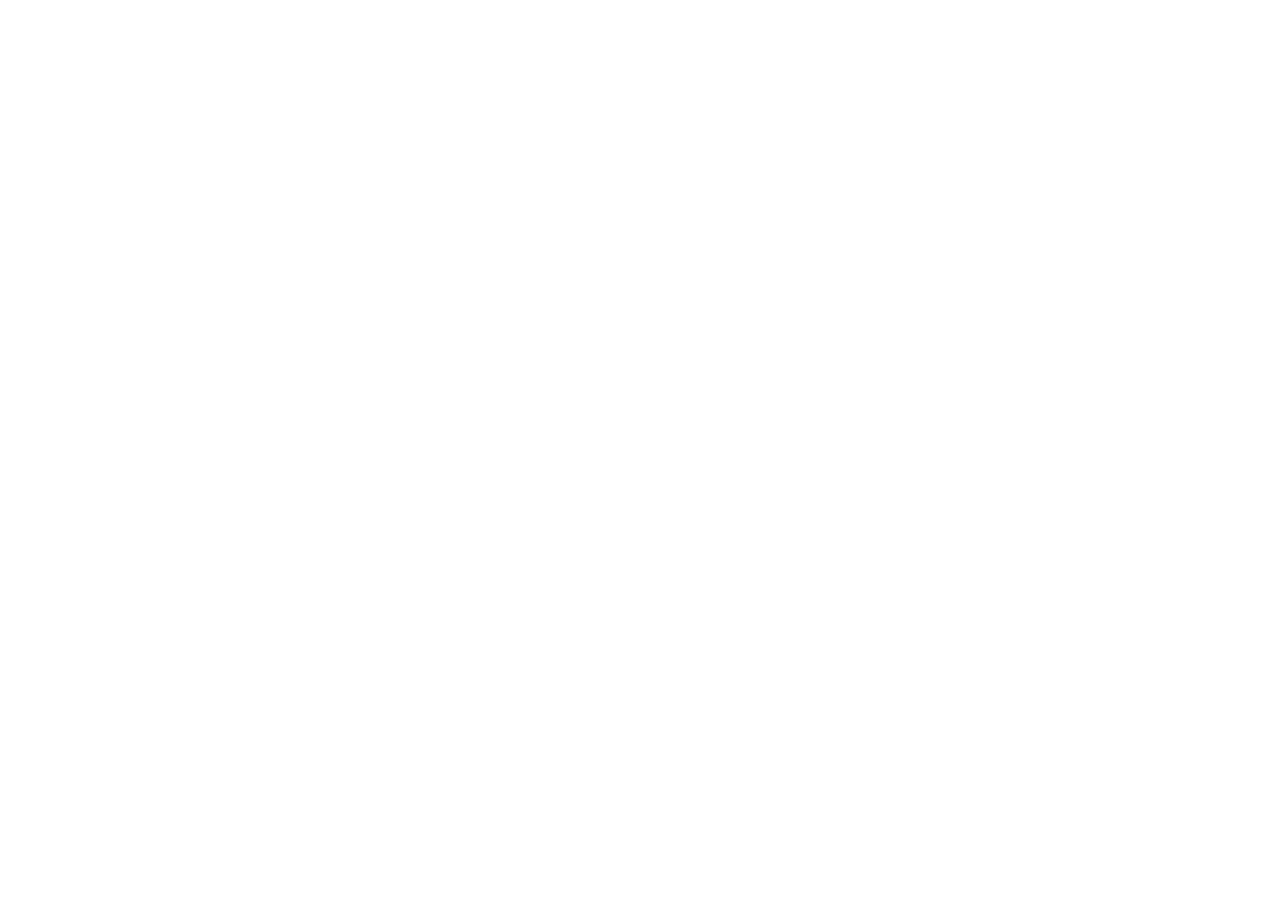
==== page1.html @ c72c65f7 "create github pages" ====
<!DOCTYPE html>
<html  >
<head>
  <!-- Site made with Mobirise Website Builder v4.10.5, https://mobirise.com -->
  <meta charset="UTF-8">
  <meta http-equiv="X-UA-Compatible" content="IE=edge">
  <meta name="generator" content="Mobirise v4.10.5, mobirise.com">
  <meta name="viewport" content="width=device-width, initial-scale=1, minimum-scale=1">
  <link rel="shortcut icon" href="assets/images/logo4.png" type="image/x-icon">
  <meta name="description" content="Web Builder Description">
  
  <title>Buddha</title>
  <link rel="stylesheet" href="assets/tether/tether.min.css">
  <link rel="stylesheet" href="assets/bootstrap/css/bootstrap.min.css">
  <link rel="stylesheet" href="assets/bootstrap/css/bootstrap-grid.min.css">
  <link rel="stylesheet" href="assets/bootstrap/css/bootstrap-reboot.min.css">
  <link rel="stylesheet" href="assets/theme/css/style.css">
  <link rel="stylesheet" href="assets/mobirise/css/mbr-additional.css" type="text/css">
  
  
  
</head>
<body>
  
  <script src="assets/web/assets/jquery/jquery.min.js"></script>
  <script src="assets/popper/popper.min.js"></script>
  <script src="assets/tether/tether.min.js"></script>
  <script src="assets/bootstrap/js/bootstrap.min.js"></script>
  <script src="assets/smoothscroll/smooth-scroll.js"></script>
  <script src="assets/theme/js/script.js"></script>
  
  
</body>
</html>
---- assets/theme/css/style.css ----
/*!
 * Mobirise v4 theme (https://mobirise.com/)
 * Copyright 2017 Mobirise
 */
section {
  background-color: #eeeeee; }

section,
.container,
.container-fluid {
  position: relative;
  word-wrap: break-word; }

a.mbr-iconfont:hover {
  text-decoration: none; }

.article .lead p, .article .lead ul, .article .lead ol, .article .lead pre, .article .lead blockquote {
  margin-bottom: 0; }

a {
  font-style: normal;
  font-weight: 400;
  cursor: pointer; }
  a, a:hover {
    text-decoration: none; }

figure {
  margin-bottom: 0; }

body {
  color: #232323; }

h1, h2, h3, h4, h5, h6,
.h1, .h2, .h3, .h4, .h5, .h6,
.display-1, .display-2, .display-3, .display-4 {
  line-height: 1;
  word-break: break-word;
  word-wrap: break-word; }

b, strong {
  font-weight: bold; }

blockquote {
  padding: 10px 0 10px 20px;
  position: relative;
  border-left: 2px solid;
  border-color: #ff3366; }

input:-webkit-autofill, input:-webkit-autofill:hover, input:-webkit-autofill:focus, input:-webkit-autofill:active {
  transition-delay: 9999s;
  transition-property: background-color, color; }

textarea[type="hidden"] {
  display: none; }

body {
  position: relative; }

section {
  background-position: 50% 50%;
  background-repeat: no-repeat;
  background-size: cover; }
  section .mbr-background-video,
  section .mbr-background-video-preview {
    position: absolute;
    bottom: 0;
    left: 0;
    right: 0;
    top: 0; }

.hidden {
  visibility: hidden; }

.mbr-z-index20 {
  z-index: 20; }

/*! Base colors */
.mbr-white {
  color: #ffffff; }

.mbr-black {
  color: #000000; }

.mbr-bg-white {
  background-color: #ffffff; }

.mbr-bg-black {
  background-color: #000000; }

/*! Text-aligns */
.align-left {
  text-align: left; }

.align-center {
  text-align: center; }

.align-right {
  text-align: right; }

@media (max-width: 767px) {
  .align-left, .align-center, .align-right, .mbr-section-btn, .mbr-section-title {
    text-align: center; } }
/*! Font-weight  */
.mbr-light {
  font-weight: 300; }

.mbr-regular {
  font-weight: 400; }

.mbr-semibold {
  font-weight: 500; }

.mbr-bold {
  font-weight: 700; }

/*! Media  */
.media-size-item {
  -webkit-flex: 1 1 auto;
  -moz-flex: 1 1 auto;
  -ms-flex: 1 1 auto;
  -o-flex: 1 1 auto;
  flex: 1 1 auto; }

.media-content {
  -webkit-flex-basis: 100%;
  flex-basis: 100%; }

.media-container-row {
  display: -ms-flexbox;
  display: -webkit-flex;
  display: flex;
  -webkit-flex-direction: row;
  -ms-flex-direction: row;
  flex-direction: row;
  -webkit-flex-wrap: wrap;
  -ms-flex-wrap: wrap;
  flex-wrap: wrap;
  -webkit-justify-content: center;
  -ms-flex-pack: center;
  justify-content: center;
  -webkit-align-content: center;
  -ms-flex-line-pack: center;
  align-content: center;
  -webkit-align-items: start;
  -ms-flex-align: start;
  align-items: start; }
  .media-container-row .media-size-item {
    width: 400px; }

.media-container-column {
  display: -ms-flexbox;
  display: -webkit-flex;
  display: flex;
  -webkit-flex-direction: column;
  -ms-flex-direction: column;
  flex-direction: column;
  -webkit-flex-wrap: wrap;
  -ms-flex-wrap: wrap;
  flex-wrap: wrap;
  -webkit-justify-content: center;
  -ms-flex-pack: center;
  justify-content: center;
  -webkit-align-content: center;
  -ms-flex-line-pack: center;
  align-content: center;
  -webkit-align-items: stretch;
  -ms-flex-align: stretch;
  align-items: stretch; }
  .media-container-column > * {
    width: 100%; }

@media (min-width: 992px) {
  .media-container-row {
    -webkit-flex-wrap: nowrap;
    -ms-flex-wrap: nowrap;
    flex-wrap: nowrap; } }
figure {
  overflow: hidden; }

figure[mbr-media-size] {
  transition: width 0.1s; }

.mbr-figure img, .mbr-figure iframe {
  display: block;
  width: 100%; }

.card {
  background-color: transparent;
  border: none; }

.card-box {
  width: 100%; }

.card-img {
  text-align: center;
  flex-shrink: 0;
  -webkit-flex-shrink: 0; }

.media {
  max-width: 100%;
  margin: 0 auto; }

.mbr-figure {
  -ms-flex-item-align: center;
  -ms-grid-row-align: center;
  -webkit-align-self: center;
  align-self: center; }

.media-container > div {
  max-width: 100%; }

.mbr-figure img, .card-img img {
  width: 100%; }

@media (max-width: 991px) {
  .media-size-item {
    width: auto !important; }

  .media {
    width: auto; }

  .mbr-figure {
    width: 100% !important; } }
/*! Buttons */
.mbr-section-btn {
  margin-left: -.25rem;
  margin-right: -.25rem;
  font-size: 0; }

nav .mbr-section-btn {
  margin-left: 0rem;
  margin-right: 0rem; }

/*! Btn icon margin */
.btn .mbr-iconfont, .btn.btn-sm .mbr-iconfont {
  cursor: pointer;
  margin-right: 0.5rem; }

.btn.btn-md .mbr-iconfont, .btn.btn-md .mbr-iconfont {
  margin-right: 0.8rem; }

.mbr-regular {
  font-weight: 400; }

.mbr-semibold {
  font-weight: 500; }

.mbr-bold {
  font-weight: 700; }

[type="submit"] {
  -webkit-appearance: none; }

/*! Full-screen */
.mbr-fullscreen .mbr-overlay {
  min-height: 100vh; }

.mbr-fullscreen {
  display: flex;
  display: -webkit-flex;
  display: -moz-flex;
  display: -ms-flex;
  display: -o-flex;
  align-items: center;
  -webkit-align-items: center;
  min-height: 100vh;
  padding-top: 3rem;
  padding-bottom: 3rem; }

/*! Map */
.map {
  height: 25rem;
  position: relative; }
  .map iframe {
    width: 100%;
    height: 100%; }

/* Form */
.form-asterisk {
  font-family: initial;
  position: absolute;
  top: -2px;
  font-weight: normal; }

/*! Scroll to top arrow */
.mbr-arrow-up {
  bottom: 25px;
  right: 90px;
  position: fixed;
  text-align: right;
  z-index: 5000;
  color: #ffffff;
  font-size: 32px;
  transform: rotate(180deg);
  -webkit-transform: rotate(180deg); }

.mbr-arrow-up a {
  background: rgba(0, 0, 0, 0.2);
  border-radius: 3px;
  color: #fff;
  display: inline-block;
  height: 60px;
  width: 60px;
  outline-style: none !important;
  position: relative;
  text-decoration: none;
  transition: all .3s ease-in-out;
  cursor: pointer;
  text-align: center; }
  .mbr-arrow-up a:hover {
    background-color: rgba(0, 0, 0, 0.4); }
  .mbr-arrow-up a i {
    line-height: 60px; }

.mbr-arrow-up-icon {
  display: block;
  color: #fff; }

.mbr-arrow-up-icon::before {
  content: "\203a";
  display: inline-block;
  font-family: serif;
  font-size: 32px;
  line-height: 1;
  font-style: normal;
  position: relative;
  top: 6px;
  left: -4px;
  -webkit-transform: rotate(-90deg);
  transform: rotate(-90deg); }

/*! Arrow Down */
.mbr-arrow {
  position: absolute;
  bottom: 45px;
  left: 50%;
  width: 60px;
  height: 60px;
  cursor: pointer;
  background-color: rgba(80, 80, 80, 0.5);
  border-radius: 50%;
  -webkit-transform: translateX(-50%);
  transform: translateX(-50%); }
  .mbr-arrow > a {
    display: inline-block;
    text-decoration: none;
    outline-style: none;
    -webkit-animation: arrowdown 1.7s ease-in-out infinite;
    animation: arrowdown 1.7s ease-in-out infinite; }
    .mbr-arrow > a > i {
      position: absolute;
      top: -2px;
      left: 15px;
      font-size: 2rem; }

@keyframes arrowdown {
  0% {
    transform: translateY(0px);
    -webkit-transform: translateY(0px); }
  50% {
    transform: translateY(-5px);
    -webkit-transform: translateY(-5px); }
  100% {
    transform: translateY(0px);
    -webkit-transform: translateY(0px); } }
@-webkit-keyframes arrowdown {
  0% {
    transform: translateY(0px);
    -webkit-transform: translateY(0px); }
  50% {
    transform: translateY(-5px);
    -webkit-transform: translateY(-5px); }
  100% {
    transform: translateY(0px);
    -webkit-transform: translateY(0px); } }
@media (max-width: 500px) {
  .mbr-arrow-up {
    left: 50%;
    right: auto;
    transform: translateX(-50%) rotate(180deg);
    -webkit-transform: translateX(-50%) rotate(180deg); } }
/*Gradients animation*/
@keyframes gradient-animation {
  from {
    background-position: 0% 100%;
    animation-timing-function: ease-in-out; }
  to {
    background-position: 100% 0%;
    animation-timing-function: ease-in-out; } }
@-webkit-keyframes gradient-animation {
  from {
    background-position: 0% 100%;
    animation-timing-function: ease-in-out; }
  to {
    background-position: 100% 0%;
    animation-timing-function: ease-in-out; } }
.bg-gradient {
  background-size: 200% 200%;
  animation: gradient-animation 5s infinite alternate;
  -webkit-animation: gradient-animation 5s infinite alternate; }

.menu .navbar-brand {
  display: -webkit-flex; }
  .menu .navbar-brand span {
    display: flex;
    display: -webkit-flex; }
  .menu .navbar-brand .navbar-caption-wrap {
    display: -webkit-flex; }
  .menu .navbar-brand .navbar-logo img {
    display: -webkit-flex; }
@media (min-width: 768px) and (max-width: 991px) {
  .menu .navbar-toggleable-sm .navbar-nav {
    display: -webkit-box;
    display: -webkit-flex;
    display: -ms-flexbox; } }
@media (max-width: 991px) {
  .menu .navbar-collapse {
    max-height: 93.5vh; }
    .menu .navbar-collapse.show {
      overflow: auto; } }
@media (min-width: 992px) {
  .menu .navbar-nav.nav-dropdown {
    display: -webkit-flex; }
  .menu .navbar-toggleable-sm .navbar-collapse {
    display: -webkit-flex !important; } }
@media (max-width: 767px) {
  .menu .navbar-collapse {
    max-height: 80vh; } }

.navbar {
  display: -webkit-flex;
  -webkit-flex-wrap: wrap;
  -webkit-align-items: center;
  -webkit-justify-content: space-between; }

.navbar-collapse {
  -webkit-flex-basis: 100%;
  -webkit-flex-grow: 1;
  -webkit-align-items: center; }

.nav-dropdown .link {
  padding: .667em 1.667em !important;
  margin: 0 !important; }

.nav {
  display: -webkit-flex;
  -webkit-flex-wrap: wrap; }

.row {
  display: -webkit-flex;
  -webkit-flex-wrap: wrap; }

.justify-content-center {
  -webkit-justify-content: center; }

.form-inline {
  display: -webkit-flex;
  -webkit-flex-flow: row wrap;
  -webkit-align-items: center; }

.card-wrapper {
  -webkit-flex: 1; }

.carousel-control {
  z-index: 10;
  display: -webkit-flex;
  -webkit-align-items: center;
  -webkit-justify-content: center; }

.carousel-controls {
  display: -webkit-flex; }

.media {
  display: -webkit-flex; }

.form-group:focus {
  outline: none; }

.jq-selectbox__select {
  padding: 1.07em .5em;
  position: absolute;
  top: 0;
  left: 0;
  width: 100%; }

.jq-selectbox__dropdown {
  position: absolute;
  top: 100% !important;
  left: 0 !important;
  width: 100% !important; }

.jq-selectbox__trigger-arrow {
  transform: translateY(-50%); }

.jq-selectbox li {
  padding: 1.07em .5em; }

input[type="range"] {
  padding-left: 0 !important;
  padding-right: 0 !important; }

.modal-dialog, .modal-content {
  height: 100%; }

.modal-dialog .carousel-inner {
  height: 100%;
  height: -webkit-fill-available;
  height: fill-available; }

.carousel-item {
  text-align: center; }

.carousel-item img {
  margin: auto; }

/*# sourceMappingURL=style.css.map */
.engine {
	position: absolute;
	text-indent: -2400px;
	text-align: center;
	padding: 0;
	top: 0;
	left: -2400px;
}
---- assets/mobirise/css/mbr-additional.css ----
@import url(https://fonts.googleapis.com/css?family=Rubik:300,300i,400,400i,500,500i,700,700i,900,900i);





body {
  font-style: normal;
  line-height: 1.5;
}
.mbr-section-title {
  font-style: normal;
  line-height: 1.2;
}
.mbr-section-subtitle {
  line-height: 1.3;
}
.mbr-text {
  font-style: normal;
  line-height: 1.6;
}
.display-1 {
  font-family: 'Rubik', sans-serif;
  font-size: 4.25rem;
}
.display-1 > .mbr-iconfont {
  font-size: 6.8rem;
}
.display-2 {
  font-family: 'Rubik', sans-serif;
  font-size: 3rem;
}
.display-2 > .mbr-iconfont {
  font-size: 4.8rem;
}
.display-4 {
  font-family: 'Rubik', sans-serif;
  font-size: 1rem;
}
.display-4 > .mbr-iconfont {
  font-size: 1.6rem;
}
.display-5 {
  font-family: 'Rubik', sans-serif;
  font-size: 1.5rem;
}
.display-5 > .mbr-iconfont {
  font-size: 2.4rem;
}
.display-7 {
  font-family: 'Rubik', sans-serif;
  font-size: 1rem;
}
.display-7 > .mbr-iconfont {
  font-size: 1.6rem;
}
/* ---- Fluid typography for mobile devices ---- */
/* 1.4 - font scale ratio ( bootstrap == 1.42857 ) */
/* 100vw - current viewport width */
/* (48 - 20)  48 == 48rem == 768px, 20 == 20rem == 320px(minimal supported viewport) */
/* 0.65 - min scale variable, may vary */
@media (max-width: 768px) {
  .display-1 {
    font-size: 3.4rem;
    font-size: calc( 2.1374999999999997rem + (4.25 - 2.1374999999999997) * ((100vw - 20rem) / (48 - 20)));
    line-height: calc( 1.4 * (2.1374999999999997rem + (4.25 - 2.1374999999999997) * ((100vw - 20rem) / (48 - 20))));
  }
  .display-2 {
    font-size: 2.4rem;
    font-size: calc( 1.7rem + (3 - 1.7) * ((100vw - 20rem) / (48 - 20)));
    line-height: calc( 1.4 * (1.7rem + (3 - 1.7) * ((100vw - 20rem) / (48 - 20))));
  }
  .display-4 {
    font-size: 0.8rem;
    font-size: calc( 1rem + (1 - 1) * ((100vw - 20rem) / (48 - 20)));
    line-height: calc( 1.4 * (1rem + (1 - 1) * ((100vw - 20rem) / (48 - 20))));
  }
  .display-5 {
    font-size: 1.2rem;
    font-size: calc( 1.175rem + (1.5 - 1.175) * ((100vw - 20rem) / (48 - 20)));
    line-height: calc( 1.4 * (1.175rem + (1.5 - 1.175) * ((100vw - 20rem) / (48 - 20))));
  }
}
/* Buttons */
.btn {
  font-weight: 500;
  border-width: 2px;
  font-style: normal;
  letter-spacing: 1px;
  margin: .4rem .8rem;
  white-space: normal;
  -webkit-transition: all 0.3s ease-in-out;
  -moz-transition: all 0.3s ease-in-out;
  transition: all 0.3s ease-in-out;
  display: inline-flex;
  align-items: center;
  justify-content: center;
  word-break: break-word;
  -webkit-align-items: center;
  -webkit-justify-content: center;
  display: -webkit-inline-flex;
  padding: 1rem 3rem;
  border-radius: 3px;
}
.btn-sm {
  font-weight: 500;
  letter-spacing: 1px;
  -webkit-transition: all 0.3s ease-in-out;
  -moz-transition: all 0.3s ease-in-out;
  transition: all 0.3s ease-in-out;
  padding: 0.6rem 1.5rem;
  border-radius: 3px;
}
.btn-md {
  font-weight: 500;
  letter-spacing: 1px;
  margin: .4rem .8rem !important;
  -webkit-transition: all 0.3s ease-in-out;
  -moz-transition: all 0.3s ease-in-out;
  transition: all 0.3s ease-in-out;
  padding: 1rem 3rem;
  border-radius: 3px;
}
.btn-lg {
  font-weight: 500;
  letter-spacing: 1px;
  margin: .4rem .8rem !important;
  -webkit-transition: all 0.3s ease-in-out;
  -moz-transition: all 0.3s ease-in-out;
  transition: all 0.3s ease-in-out;
  padding: 1.2rem 3.2rem;
  border-radius: 3px;
}
.bg-primary {
  background-color: #149dcc !important;
}
.bg-success {
  background-color: #f7ed4a !important;
}
.bg-info {
  background-color: #82786e !important;
}
.bg-warning {
  background-color: #879a9f !important;
}
.bg-danger {
  background-color: #b1a374 !important;
}
.btn-primary,
.btn-primary:active {
  background-color: #149dcc !important;
  border-color: #149dcc !important;
  color: #ffffff !important;
}
.btn-primary:hover,
.btn-primary:focus,
.btn-primary.focus,
.btn-primary.active {
  color: #ffffff !important;
  background-color: #0d6786 !important;
  border-color: #0d6786 !important;
}
.btn-primary.disabled,
.btn-primary:disabled {
  color: #ffffff !important;
  background-color: #0d6786 !important;
  border-color: #0d6786 !important;
}
.btn-secondary,
.btn-secondary:active {
  background-color: #ff3366 !important;
  border-color: #ff3366 !important;
  color: #ffffff !important;
}
.btn-secondary:hover,
.btn-secondary:focus,
.btn-secondary.focus,
.btn-secondary.active {
  color: #ffffff !important;
  background-color: #e50039 !important;
  border-color: #e50039 !important;
}
.btn-secondary.disabled,
.btn-secondary:disabled {
  color: #ffffff !important;
  background-color: #e50039 !important;
  border-color: #e50039 !important;
}
.btn-info,
.btn-info:active {
  background-color: #82786e !important;
  border-color: #82786e !important;
  color: #ffffff !important;
}
.btn-info:hover,
.btn-info:focus,
.btn-info.focus,
.btn-info.active {
  color: #ffffff !important;
  background-color: #59524b !important;
  border-color: #59524b !important;
}
.btn-info.disabled,
.btn-info:disabled {
  color: #ffffff !important;
  background-color: #59524b !important;
  border-color: #59524b !important;
}
.btn-success,
.btn-success:active {
  background-color: #f7ed4a !important;
  border-color: #f7ed4a !important;
  color: #3f3c03 !important;
}
.btn-success:hover,
.btn-success:focus,
.btn-success.focus,
.btn-success.active {
  color: #3f3c03 !important;
  background-color: #eadd0a !important;
  border-color: #eadd0a !important;
}
.btn-success.disabled,
.btn-success:disabled {
  color: #3f3c03 !important;
  background-color: #eadd0a !important;
  border-color: #eadd0a !important;
}
.btn-warning,
.btn-warning:active {
  background-color: #879a9f !important;
  border-color: #879a9f !important;
  color: #ffffff !important;
}
.btn-warning:hover,
.btn-warning:focus,
.btn-warning.focus,
.btn-warning.active {
  color: #ffffff !important;
  background-color: #617479 !important;
  border-color: #617479 !important;
}
.btn-warning.disabled,
.btn-warning:disabled {
  color: #ffffff !important;
  background-color: #617479 !important;
  border-color: #617479 !important;
}
.btn-danger,
.btn-danger:active {
  background-color: #b1a374 !important;
  border-color: #b1a374 !important;
  color: #ffffff !important;
}
.btn-danger:hover,
.btn-danger:focus,
.btn-danger.focus,
.btn-danger.active {
  color: #ffffff !important;
  background-color: #8b7d4e !important;
  border-color: #8b7d4e !important;
}
.btn-danger.disabled,
.btn-danger:disabled {
  color: #ffffff !important;
  background-color: #8b7d4e !important;
  border-color: #8b7d4e !important;
}
.btn-white {
  color: #333333 !important;
}
.btn-white,
.btn-white:active {
  background-color: #ffffff !important;
  border-color: #ffffff !important;
  color: #808080 !important;
}
.btn-white:hover,
.btn-white:focus,
.btn-white.focus,
.btn-white.active {
  color: #808080 !important;
  background-color: #d9d9d9 !important;
  border-color: #d9d9d9 !important;
}
.btn-white.disabled,
.btn-white:disabled {
  color: #808080 !important;
  background-color: #d9d9d9 !important;
  border-color: #d9d9d9 !important;
}
.btn-black,
.btn-black:active {
  background-color: #333333 !important;
  border-color: #333333 !important;
  color: #ffffff !important;
}
.btn-black:hover,
.btn-black:focus,
.btn-black.focus,
.btn-black.active {
  color: #ffffff !important;
  background-color: #0d0d0d !important;
  border-color: #0d0d0d !important;
}
.btn-black.disabled,
.btn-black:disabled {
  color: #ffffff !important;
  background-color: #0d0d0d !important;
  border-color: #0d0d0d !important;
}
.btn-primary-outline,
.btn-primary-outline:active {
  background: none;
  border-color: #0b566f;
  color: #0b566f;
}
.btn-primary-outline:hover,
.btn-primary-outline:focus,
.btn-primary-outline.focus,
.btn-primary-outline.active {
  color: #ffffff;
  background-color: #149dcc;
  border-color: #149dcc;
}
.btn-primary-outline.disabled,
.btn-primary-outline:disabled {
  color: #ffffff !important;
  background-color: #149dcc !important;
  border-color: #149dcc !important;
}
.btn-secondary-outline,
.btn-secondary-outline:active {
  background: none;
  border-color: #cc0033;
  color: #cc0033;
}
.btn-secondary-outline:hover,
.btn-secondary-outline:focus,
.btn-secondary-outline.focus,
.btn-secondary-outline.active {
  color: #ffffff;
  background-color: #ff3366;
  border-color: #ff3366;
}
.btn-secondary-outline.disabled,
.btn-secondary-outline:disabled {
  color: #ffffff !important;
  background-color: #ff3366 !important;
  border-color: #ff3366 !important;
}
.btn-info-outline,
.btn-info-outline:active {
  background: none;
  border-color: #4b453f;
  color: #4b453f;
}
.btn-info-outline:hover,
.btn-info-outline:focus,
.btn-info-outline.focus,
.btn-info-outline.active {
  color: #ffffff;
  background-color: #82786e;
  border-color: #82786e;
}
.btn-info-outline.disabled,
.btn-info-outline:disabled {
  color: #ffffff !important;
  background-color: #82786e !important;
  border-color: #82786e !important;
}
.btn-success-outline,
.btn-success-outline:active {
  background: none;
  border-color: #d2c609;
  color: #d2c609;
}
.btn-success-outline:hover,
.btn-success-outline:focus,
.btn-success-outline.focus,
.btn-success-outline.active {
  color: #3f3c03;
  background-color: #f7ed4a;
  border-color: #f7ed4a;
}
.btn-success-outline.disabled,
.btn-success-outline:disabled {
  color: #3f3c03 !important;
  background-color: #f7ed4a !important;
  border-color: #f7ed4a !important;
}
.btn-warning-outline,
.btn-warning-outline:active {
  background: none;
  border-color: #55666b;
  color: #55666b;
}
.btn-warning-outline:hover,
.btn-warning-outline:focus,
.btn-warning-outline.focus,
.btn-warning-outline.active {
  color: #ffffff;
  background-color: #879a9f;
  border-color: #879a9f;
}
.btn-warning-outline.disabled,
.btn-warning-outline:disabled {
  color: #ffffff !important;
  background-color: #879a9f !important;
  border-color: #879a9f !important;
}
.btn-danger-outline,
.btn-danger-outline:active {
  background: none;
  border-color: #7a6e45;
  color: #7a6e45;
}
.btn-danger-outline:hover,
.btn-danger-outline:focus,
.btn-danger-outline.focus,
.btn-danger-outline.active {
  color: #ffffff;
  background-color: #b1a374;
  border-color: #b1a374;
}
.btn-danger-outline.disabled,
.btn-danger-outline:disabled {
  color: #ffffff !important;
  background-color: #b1a374 !important;
  border-color: #b1a374 !important;
}
.btn-black-outline,
.btn-black-outline:active {
  background: none;
  border-color: #000000;
  color: #000000;
}
.btn-black-outline:hover,
.btn-black-outline:focus,
.btn-black-outline.focus,
.btn-black-outline.active {
  color: #ffffff;
  background-color: #333333;
  border-color: #333333;
}
.btn-black-outline.disabled,
.btn-black-outline:disabled {
  color: #ffffff !important;
  background-color: #333333 !important;
  border-color: #333333 !important;
}
.btn-white-outline,
.btn-white-outline:active,
.btn-white-outline.active {
  background: none;
  border-color: #ffffff;
  color: #ffffff;
}
.btn-white-outline:hover,
.btn-white-outline:focus,
.btn-white-outline.focus {
  color: #333333;
  background-color: #ffffff;
  border-color: #ffffff;
}
.text-primary {
  color: #149dcc !important;
}
.text-secondary {
  color: #ff3366 !important;
}
.text-success {
  color: #f7ed4a !important;
}
.text-info {
  color: #82786e !important;
}
.text-warning {
  color: #879a9f !important;
}
.text-danger {
  color: #b1a374 !important;
}
.text-white {
  color: #ffffff !important;
}
.text-black {
  color: #000000 !important;
}
a.text-primary:hover,
a.text-primary:focus {
  color: #0b566f !important;
}
a.text-secondary:hover,
a.text-secondary:focus {
  color: #cc0033 !important;
}
a.text-success:hover,
a.text-success:focus {
  color: #d2c609 !important;
}
a.text-info:hover,
a.text-info:focus {
  color: #4b453f !important;
}
a.text-warning:hover,
a.text-warning:focus {
  color: #55666b !important;
}
a.text-danger:hover,
a.text-danger:focus {
  color: #7a6e45 !important;
}
a.text-white:hover,
a.text-white:focus {
  color: #b3b3b3 !important;
}
a.text-black:hover,
a.text-black:focus {
  color: #4d4d4d !important;
}
.alert-success {
  background-color: #70c770;
}
.alert-info {
  background-color: #82786e;
}
.alert-warning {
  background-color: #879a9f;
}
.alert-danger {
  background-color: #b1a374;
}
.mbr-section-btn a.btn:not(.btn-form) {
  border-radius: 100px;
}
.mbr-section-btn a.btn:not(.btn-form):hover,
.mbr-section-btn a.btn:not(.btn-form):focus {
  box-shadow: none !important;
}
.mbr-section-btn a.btn:not(.btn-form):hover,
.mbr-section-btn a.btn:not(.btn-form):focus {
  box-shadow: 0 10px 40px 0 rgba(0, 0, 0, 0.2) !important;
  -webkit-box-shadow: 0 10px 40px 0 rgba(0, 0, 0, 0.2) !important;
}
.mbr-gallery-filter li a {
  border-radius: 100px !important;
}
.mbr-gallery-filter li.active .btn {
  background-color: #149dcc;
  border-color: #149dcc;
  color: #ffffff;
}
.mbr-gallery-filter li.active .btn:focus {
  box-shadow: none;
}
.nav-tabs .nav-link {
  border-radius: 100px !important;
}
.btn-form {
  border-radius: 0;
}
.btn-form:hover {
  cursor: pointer;
}
a,
a:hover {
  color: #149dcc;
}
.mbr-plan-header.bg-primary .mbr-plan-subtitle,
.mbr-plan-header.bg-primary .mbr-plan-price-desc {
  color: #b4e6f8;
}
.mbr-plan-header.bg-success .mbr-plan-subtitle,
.mbr-plan-header.bg-success .mbr-plan-price-desc {
  color: #ffffff;
}
.mbr-plan-header.bg-info .mbr-plan-subtitle,
.mbr-plan-header.bg-info .mbr-plan-price-desc {
  color: #beb8b2;
}
.mbr-plan-header.bg-warning .mbr-plan-subtitle,
.mbr-plan-header.bg-warning .mbr-plan-price-desc {
  color: #ced6d8;
}
.mbr-plan-header.bg-danger .mbr-plan-subtitle,
.mbr-plan-header.bg-danger .mbr-plan-price-desc {
  color: #dfd9c6;
}
/* Scroll to top button*/
.scrollToTop_wraper {
  display: none;
}
#scrollToTop a i:before {
  content: '';
  position: absolute;
  height: 40%;
  top: 25%;
  background: #fff;
  width: 2px;
  left: calc(50% - 1px);
}
#scrollToTop a i:after {
  content: '';
  position: absolute;
  display: block;
  border-top: 2px solid #fff;
  border-right: 2px solid #fff;
  width: 40%;
  height: 40%;
  left: 30%;
  bottom: 30%;
  transform: rotate(135deg);
  -webkit-transform: rotate(135deg);
}
/* Others*/
.note-check a[data-value=Rubik] {
  font-style: normal;
}
.mbr-arrow a {
  color: #ffffff;
}
@media (max-width: 767px) {
  .mbr-arrow {
    display: none;
  }
}
.form-control-label {
  position: relative;
  cursor: pointer;
  margin-bottom: .357em;
  padding: 0;
}
.alert {
  color: #ffffff;
  border-radius: 0;
  border: 0;
  font-size: .875rem;
  line-height: 1.5;
  margin-bottom: 1.875rem;
  padding: 1.25rem;
  position: relative;
}
.alert.alert-form::after {
  background-color: inherit;
  bottom: -7px;
  content: "";
  display: block;
  height: 14px;
  left: 50%;
  margin-left: -7px;
  position: absolute;
  transform: rotate(45deg);
  width: 14px;
  -webkit-transform: rotate(45deg);
}
.form-control {
  background-color: #f5f5f5;
  box-shadow: none;
  color: #565656;
  font-family: 'Rubik', sans-serif;
  font-size: 1rem;
  line-height: 1.43;
  min-height: 3.5em;
  padding: 1.07em .5em;
}
.form-control > .mbr-iconfont {
  font-size: 1.6rem;
}
.form-control,
.form-control:focus {
  border: 1px solid #e8e8e8;
}
.form-active .form-control:invalid {
  border-color: red;
}
.mbr-overlay {
  background-color: #000;
  bottom: 0;
  left: 0;
  opacity: .5;
  position: absolute;
  right: 0;
  top: 0;
  z-index: 0;
  pointer-events: none;
}
blockquote {
  font-style: italic;
  padding: 10px 0 10px 20px;
  font-size: 1.09rem;
  position: relative;
  border-color: #149dcc;
  border-width: 3px;
}
ul,
ol,
pre,
blockquote {
  margin-bottom: 2.3125rem;
}
pre {
  background: #f4f4f4;
  padding: 10px 24px;
  white-space: pre-wrap;
}
.inactive {
  -webkit-user-select: none;
  -moz-user-select: none;
  -ms-user-select: none;
  user-select: none;
  pointer-events: none;
  -webkit-user-drag: none;
  user-drag: none;
}
.mbr-section__comments .row {
  justify-content: center;
  -webkit-justify-content: center;
}
/* Forms */
.mbr-form .btn {
  margin: .4rem 0;
}
.mbr-form .input-group-btn a.btn {
  border-radius: 100px !important;
}
.mbr-form .input-group-btn a.btn:hover {
  box-shadow: 0 10px 40px 0 rgba(0, 0, 0, 0.2);
}
.mbr-form .input-group-btn button[type="submit"] {
  border-radius: 100px !important;
  padding: 1rem 3rem;
}
.mbr-form .input-group-btn button[type="submit"]:hover {
  box-shadow: 0 10px 40px 0 rgba(0, 0, 0, 0.2);
}
.form2 .form-control {
  border-top-left-radius: 100px;
  border-bottom-left-radius: 100px;
}
.form2 .input-group-btn a.btn {
  border-top-left-radius: 0 !important;
  border-bottom-left-radius: 0 !important;
}
.form2 .input-group-btn button[type="submit"] {
  border-top-left-radius: 0 !important;
  border-bottom-left-radius: 0 !important;
}
.form3 input[type="email"] {
  border-radius: 100px !important;
}
@media (max-width: 349px) {
  .form2 input[type="email"] {
    border-radius: 100px !important;
  }
  .form2 .input-group-btn a.btn {
    border-radius: 100px !important;
  }
  .form2 .input-group-btn button[type="submit"] {
    border-radius: 100px !important;
  }
}
@media (max-width: 767px) {
  .btn {
    font-size: .75rem !important;
  }
  .btn .mbr-iconfont {
    font-size: 1rem !important;
  }
}
/* Social block */
.btn-social {
  font-size: 20px;
  border-radius: 50%;
  padding: 0;
  width: 44px;
  height: 44px;
  line-height: 44px;
  text-align: center;
  position: relative;
  border: 2px solid #c0a375;
  border-color: #149dcc;
  color: #232323;
  cursor: pointer;
}
.btn-social i {
  top: 0;
  line-height: 44px;
  width: 44px;
}
.btn-social:hover {
  color: #fff;
  background: #149dcc;
}
.btn-social + .btn {
  margin-left: .1rem;
}
/* Footer */
.mbr-footer-content li::before,
.mbr-footer .mbr-contacts li::before {
  background: #149dcc;
}
.mbr-footer-content li a:hover,
.mbr-footer .mbr-contacts li a:hover {
  color: #149dcc;
}
.footer3 input[type="email"],
.footer4 input[type="email"] {
  border-radius: 100px !important;
}
.footer3 .input-group-btn a.btn,
.footer4 .input-group-btn a.btn {
  border-radius: 100px !important;
}
.footer3 .input-group-btn button[type="submit"],
.footer4 .input-group-btn button[type="submit"] {
  border-radius: 100px !important;
}
/* Headers*/
.header13 .form-inline input[type="email"],
.header14 .form-inline input[type="email"] {
  border-radius: 100px;
}
.header13 .form-inline input[type="text"],
.header14 .form-inline input[type="text"] {
  border-radius: 100px;
}
.header13 .form-inline input[type="tel"],
.header14 .form-inline input[type="tel"] {
  border-radius: 100px;
}
.header13 .form-inline a.btn,
.header14 .form-inline a.btn {
  border-radius: 100px;
}
.header13 .form-inline button,
.header14 .form-inline button {
  border-radius: 100px !important;
}
.offset-1 {
  margin-left: 8.33333%;
}
.offset-2 {
  margin-left: 16.66667%;
}
.offset-3 {
  margin-left: 25%;
}
.offset-4 {
  margin-left: 33.33333%;
}
.offset-5 {
  margin-left: 41.66667%;
}
.offset-6 {
  margin-left: 50%;
}
.offset-7 {
  margin-left: 58.33333%;
}
.offset-8 {
  margin-left: 66.66667%;
}
.offset-9 {
  margin-left: 75%;
}
.offset-10 {
  margin-left: 83.33333%;
}
.offset-11 {
  margin-left: 91.66667%;
}
@media (min-width: 576px) {
  .offset-sm-0 {
    margin-left: 0%;
  }
  .offset-sm-1 {
    margin-left: 8.33333%;
  }
  .offset-sm-2 {
    margin-left: 16.66667%;
  }
  .offset-sm-3 {
    margin-left: 25%;
  }
  .offset-sm-4 {
    margin-left: 33.33333%;
  }
  .offset-sm-5 {
    margin-left: 41.66667%;
  }
  .offset-sm-6 {
    margin-left: 50%;
  }
  .offset-sm-7 {
    margin-left: 58.33333%;
  }
  .offset-sm-8 {
    margin-left: 66.66667%;
  }
  .offset-sm-9 {
    margin-left: 75%;
  }
  .offset-sm-10 {
    margin-left: 83.33333%;
  }
  .offset-sm-11 {
    margin-left: 91.66667%;
  }
}
@media (min-width: 768px) {
  .offset-md-0 {
    margin-left: 0%;
  }
  .offset-md-1 {
    margin-left: 8.33333%;
  }
  .offset-md-2 {
    margin-left: 16.66667%;
  }
  .offset-md-3 {
    margin-left: 25%;
  }
  .offset-md-4 {
    margin-left: 33.33333%;
  }
  .offset-md-5 {
    margin-left: 41.66667%;
  }
  .offset-md-6 {
    margin-left: 50%;
  }
  .offset-md-7 {
    margin-left: 58.33333%;
  }
  .offset-md-8 {
    margin-left: 66.66667%;
  }
  .offset-md-9 {
    margin-left: 75%;
  }
  .offset-md-10 {
    margin-left: 83.33333%;
  }
  .offset-md-11 {
    margin-left: 91.66667%;
  }
}
@media (min-width: 992px) {
  .offset-lg-0 {
    margin-left: 0%;
  }
  .offset-lg-1 {
    margin-left: 8.33333%;
  }
  .offset-lg-2 {
    margin-left: 16.66667%;
  }
  .offset-lg-3 {
    margin-left: 25%;
  }
  .offset-lg-4 {
    margin-left: 33.33333%;
  }
  .offset-lg-5 {
    margin-left: 41.66667%;
  }
  .offset-lg-6 {
    margin-left: 50%;
  }
  .offset-lg-7 {
    margin-left: 58.33333%;
  }
  .offset-lg-8 {
    margin-left: 66.66667%;
  }
  .offset-lg-9 {
    margin-left: 75%;
  }
  .offset-lg-10 {
    margin-left: 83.33333%;
  }
  .offset-lg-11 {
    margin-left: 91.66667%;
  }
}
@media (min-width: 1200px) {
  .offset-xl-0 {
    margin-left: 0%;
  }
  .offset-xl-1 {
    margin-left: 8.33333%;
  }
  .offset-xl-2 {
    margin-left: 16.66667%;
  }
  .offset-xl-3 {
    margin-left: 25%;
  }
  .offset-xl-4 {
    margin-left: 33.33333%;
  }
  .offset-xl-5 {
    margin-left: 41.66667%;
  }
  .offset-xl-6 {
    margin-left: 50%;
  }
  .offset-xl-7 {
    margin-left: 58.33333%;
  }
  .offset-xl-8 {
    margin-left: 66.66667%;
  }
  .offset-xl-9 {
    margin-left: 75%;
  }
  .offset-xl-10 {
    margin-left: 83.33333%;
  }
  .offset-xl-11 {
    margin-left: 91.66667%;
  }
}
.navbar-toggler {
  -webkit-align-self: flex-start;
  -ms-flex-item-align: start;
  align-self: flex-start;
  padding: 0.25rem 0.75rem;
  font-size: 1.25rem;
  line-height: 1;
  background: transparent;
  border: 1px solid transparent;
  -webkit-border-radius: 0.25rem;
  border-radius: 0.25rem;
}
.navbar-toggler:focus,
.navbar-toggler:hover {
  text-decoration: none;
}
.navbar-toggler-icon {
  display: inline-block;
  width: 1.5em;
  height: 1.5em;
  vertical-align: middle;
  content: "";
  background: no-repeat center center;
  -webkit-background-size: 100% 100%;
  -o-background-size: 100% 100%;
  background-size: 100% 100%;
}
.navbar-toggler-left {
  position: absolute;
  left: 1rem;
}
.navbar-toggler-right {
  position: absolute;
  right: 1rem;
}
@media (max-width: 575px) {
  .navbar-toggleable .navbar-nav .dropdown-menu {
    position: static;
    float: none;
  }
  .navbar-toggleable > .container {
    padding-right: 0;
    padding-left: 0;
  }
}
@media (min-width: 576px) {
  .navbar-toggleable {
    -webkit-box-orient: horizontal;
    -webkit-box-direction: normal;
    -webkit-flex-direction: row;
    -ms-flex-direction: row;
    flex-direction: row;
    -webkit-flex-wrap: nowrap;
    -ms-flex-wrap: nowrap;
    flex-wrap: nowrap;
    -webkit-box-align: center;
    -webkit-align-items: center;
    -ms-flex-align: center;
    align-items: center;
  }
  .navbar-toggleable .navbar-nav {
    -webkit-box-orient: horizontal;
    -webkit-box-direction: normal;
    -webkit-flex-direction: row;
    -ms-flex-direction: row;
    flex-direction: row;
  }
  .navbar-toggleable .navbar-nav .nav-link {
    padding-right: .5rem;
    padding-left: .5rem;
  }
  .navbar-toggleable > .container {
    display: -webkit-box;
    display: -webkit-flex;
    display: -ms-flexbox;
    display: flex;
    -webkit-flex-wrap: nowrap;
    -ms-flex-wrap: nowrap;
    flex-wrap: nowrap;
    -webkit-box-align: center;
    -webkit-align-items: center;
    -ms-flex-align: center;
    align-items: center;
  }
  .navbar-toggleable .navbar-collapse {
    display: -webkit-box !important;
    display: -webkit-flex !important;
    display: -ms-flexbox !important;
    display: flex !important;
    width: 100%;
  }
  .navbar-toggleable .navbar-toggler {
    display: none;
  }
}
@media (max-width: 767px) {
  .navbar-toggleable-sm .navbar-nav .dropdown-menu {
    position: static;
    float: none;
  }
  .navbar-toggleable-sm > .container {
    padding-right: 0;
    padding-left: 0;
  }
}
@media (min-width: 768px) {
  .navbar-toggleable-sm {
    -webkit-box-orient: horizontal;
    -webkit-box-direction: normal;
    -webkit-flex-direction: row;
    -ms-flex-direction: row;
    flex-direction: row;
    -webkit-flex-wrap: nowrap;
    -ms-flex-wrap: nowrap;
    flex-wrap: nowrap;
    -webkit-box-align: center;
    -webkit-align-items: center;
    -ms-flex-align: center;
    align-items: center;
  }
  .navbar-toggleable-sm .navbar-nav {
    -webkit-box-orient: horizontal;
    -webkit-box-direction: normal;
    -webkit-flex-direction: row;
    -ms-flex-direction: row;
    flex-direction: row;
  }
  .navbar-toggleable-sm .navbar-nav .nav-link {
    padding-right: .5rem;
    padding-left: .5rem;
  }
  .navbar-toggleable-sm > .container {
    display: -webkit-box;
    display: -webkit-flex;
    display: -ms-flexbox;
    display: flex;
    -webkit-flex-wrap: nowrap;
    -ms-flex-wrap: nowrap;
    flex-wrap: nowrap;
    -webkit-box-align: center;
    -webkit-align-items: center;
    -ms-flex-align: center;
    align-items: center;
  }
  .navbar-toggleable-sm .navbar-collapse {
    display: none;
    width: 100%;
  }
  .navbar-toggleable-sm .navbar-toggler {
    display: none;
  }
}
@media (max-width: 991px) {
  .navbar-toggleable-md .navbar-nav .dropdown-menu {
    position: static;
    float: none;
  }
  .navbar-toggleable-md > .container {
    padding-right: 0;
    padding-left: 0;
  }
}
@media (min-width: 992px) {
  .navbar-toggleable-md {
    -webkit-box-orient: horizontal;
    -webkit-box-direction: normal;
    -webkit-flex-direction: row;
    -ms-flex-direction: row;
    flex-direction: row;
    -webkit-flex-wrap: nowrap;
    -ms-flex-wrap: nowrap;
    flex-wrap: nowrap;
    -webkit-box-align: center;
    -webkit-align-items: center;
    -ms-flex-align: center;
    align-items: center;
  }
  .navbar-toggleable-md .navbar-nav {
    -webkit-box-orient: horizontal;
    -webkit-box-direction: normal;
    -webkit-flex-direction: row;
    -ms-flex-direction: row;
    flex-direction: row;
  }
  .navbar-toggleable-md .navbar-nav .nav-link {
    padding-right: .5rem;
    padding-left: .5rem;
  }
  .navbar-toggleable-md > .container {
    display: -webkit-box;
    display: -webkit-flex;
    display: -ms-flexbox;
    display: flex;
    -webkit-flex-wrap: nowrap;
    -ms-flex-wrap: nowrap;
    flex-wrap: nowrap;
    -webkit-box-align: center;
    -webkit-align-items: center;
    -ms-flex-align: center;
    align-items: center;
  }
  .navbar-toggleable-md .navbar-collapse {
    display: -webkit-box !important;
    display: -webkit-flex !important;
    display: -ms-flexbox !important;
    display: flex !important;
    width: 100%;
  }
  .navbar-toggleable-md .navbar-toggler {
    display: none;
  }
}
@media (max-width: 1199px) {
  .navbar-toggleable-lg .navbar-nav .dropdown-menu {
    position: static;
    float: none;
  }
  .navbar-toggleable-lg > .container {
    padding-right: 0;
    padding-left: 0;
  }
}
@media (min-width: 1200px) {
  .navbar-toggleable-lg {
    -webkit-box-orient: horizontal;
    -webkit-box-direction: normal;
    -webkit-flex-direction: row;
    -ms-flex-direction: row;
    flex-direction: row;
    -webkit-flex-wrap: nowrap;
    -ms-flex-wrap: nowrap;
    flex-wrap: nowrap;
    -webkit-box-align: center;
    -webkit-align-items: center;
    -ms-flex-align: center;
    align-items: center;
  }
  .navbar-toggleable-lg .navbar-nav {
    -webkit-box-orient: horizontal;
    -webkit-box-direction: normal;
    -webkit-flex-direction: row;
    -ms-flex-direction: row;
    flex-direction: row;
  }
  .navbar-toggleable-lg .navbar-nav .nav-link {
    padding-right: .5rem;
    padding-left: .5rem;
  }
  .navbar-toggleable-lg > .container {
    display: -webkit-box;
    display: -webkit-flex;
    display: -ms-flexbox;
    display: flex;
    -webkit-flex-wrap: nowrap;
    -ms-flex-wrap: nowrap;
    flex-wrap: nowrap;
    -webkit-box-align: center;
    -webkit-align-items: center;
    -ms-flex-align: center;
    align-items: center;
  }
  .navbar-toggleable-lg .navbar-collapse {
    display: -webkit-box !important;
    display: -webkit-flex !important;
    display: -ms-flexbox !important;
    display: flex !important;
    width: 100%;
  }
  .navbar-toggleable-lg .navbar-toggler {
    display: none;
  }
}
.navbar-toggleable-xl {
  -webkit-box-orient: horizontal;
  -webkit-box-direction: normal;
  -webkit-flex-direction: row;
  -ms-flex-direction: row;
  flex-direction: row;
  -webkit-flex-wrap: nowrap;
  -ms-flex-wrap: nowrap;
  flex-wrap: nowrap;
  -webkit-box-align: center;
  -webkit-align-items: center;
  -ms-flex-align: center;
  align-items: center;
}
.navbar-toggleable-xl .navbar-nav .dropdown-menu {
  position: static;
  float: none;
}
.navbar-toggleable-xl > .container {
  padding-right: 0;
  padding-left: 0;
}
.navbar-toggleable-xl .navbar-nav {
  -webkit-box-orient: horizontal;
  -webkit-box-direction: normal;
  -webkit-flex-direction: row;
  -ms-flex-direction: row;
  flex-direction: row;
}
.navbar-toggleable-xl .navbar-nav .nav-link {
  padding-right: .5rem;
  padding-left: .5rem;
}
.navbar-toggleable-xl > .container {
  display: -webkit-box;
  display: -webkit-flex;
  display: -ms-flexbox;
  display: flex;
  -webkit-flex-wrap: nowrap;
  -ms-flex-wrap: nowrap;
  flex-wrap: nowrap;
  -webkit-box-align: center;
  -webkit-align-items: center;
  -ms-flex-align: center;
  align-items: center;
}
.navbar-toggleable-xl .navbar-collapse {
  display: -webkit-box !important;
  display: -webkit-flex !important;
  display: -ms-flexbox !important;
  display: flex !important;
  width: 100%;
}
.navbar-toggleable-xl .navbar-toggler {
  display: none;
}
.card-img {
  width: auto;
}
.menu .navbar.collapsed:not(.beta-menu) {
  flex-direction: column;
  -webkit-flex-direction: column;
}
.carousel-item.active,
.carousel-item-next,
.carousel-item-prev {
  display: -webkit-box;
  display: -webkit-flex;
  display: -ms-flexbox;
  display: flex;
}
.note-air-layout .dropup .dropdown-menu,
.note-air-layout .navbar-fixed-bottom .dropdown .dropdown-menu {
  bottom: initial !important;
}
html,
body {
  height: auto;
  min-height: 100vh;
}
.dropup .dropdown-toggle::after {
  display: none;
}
@media screen and (-ms-high-contrast: active), (-ms-high-contrast: none) {
  .card-wrapper {
    flex: auto!important;
  }
}
.jq-selectbox li:hover,
.jq-selectbox li.selected {
  background-color: #149dcc;
  color: #ffffff;
}
.jq-selectbox .jq-selectbox__trigger-arrow,
.jq-number__spin.minus:after,
.jq-number__spin.plus:after {
  transition: 0.4s;
  border-top-color: currentColor;
  border-bottom-color: currentColor;
}
.jq-selectbox:hover .jq-selectbox__trigger-arrow,
.jq-number__spin.minus:hover:after,
.jq-number__spin.plus:hover:after {
  border-top-color: #149dcc;
  border-bottom-color: #149dcc;
}
.xdsoft_datetimepicker .xdsoft_calendar td.xdsoft_default,
.xdsoft_datetimepicker .xdsoft_calendar td.xdsoft_current,
.xdsoft_datetimepicker .xdsoft_timepicker .xdsoft_time_box > div > div.xdsoft_current {
  color: #ffffff !important;
  background-color: #149dcc !important;
  box-shadow: none!important;
}
.xdsoft_datetimepicker .xdsoft_calendar td:hover,
.xdsoft_datetimepicker .xdsoft_timepicker .xdsoft_time_box > div > div:hover {
  color: #ffffff !important;
  background: #ff3366 !important;
  box-shadow: none !important;
}
.cid-rwJuo0PCEs {
  background-image: url("../../../assets/images/bodhi-tree-at-the-mahabodhi-temple-bodh-gaya-2000x1333.jpg");
}
.cid-rwJuo0PCEs .icons-media-container {
  display: flex;
  -webkit-justify-content: center;
  justify-content: center;
  -webkit-flex-direction: row;
  flex-direction: row;
  -webkit-flex-wrap: wrap;
  flex-wrap: wrap;
  padding-top: 4rem;
}
.cid-rwJuo0PCEs .icons-media-container .mbr-iconfont {
  font-size: 96px;
  color: #ffffff;
}
.cid-rwJuo0PCEs .icons-media-container .icon-block {
  padding-bottom: 1rem;
}
.cid-rwJuo0PCEs .mbr-text {
  color: #ffffff;
}
.cid-rwJuo0PCEs .card {
  padding-bottom: 1.5rem;
}
.cid-rwJuweTumC {
  padding-top: 90px;
  padding-bottom: 90px;
  background-color: #ffffff;
}
.cid-rwJuweTumC .title {
  margin-bottom: 2rem;
}
.cid-rwJuweTumC .mbr-section-subtitle {
  color: #767676;
}
.cid-rwJuweTumC a:not([href]):not([tabindex]) {
  color: #fff;
  border-radius: 3px;
}
.cid-rwJuweTumC a.btn-white:not([href]):not([tabindex]) {
  color: #333;
}
.cid-rwJuweTumC textarea.form-control {
  min-height: 188px;
}
.cid-rwJuzETBSD {
  padding-top: 30px;
  padding-bottom: 30px;
  background-color: #2e2e2e;
}
.cid-rwJuzETBSD .row-links {
  width: 100%;
  -webkit-justify-content: center;
  justify-content: center;
}
.cid-rwJuzETBSD .social-row {
  width: 100%;
  -webkit-justify-content: center;
  justify-content: center;
}
.cid-rwJuzETBSD .media-container-row {
  -webkit-flex-direction: column;
  flex-direction: column;
  -webkit-justify-content: center;
  justify-content: center;
  -webkit-align-items: center;
  align-items: center;
}
.cid-rwJuzETBSD .media-container-row .foot-menu {
  list-style: none;
  display: flex;
  -webkit-justify-content: center;
  justify-content: center;
  -webkit-flex-wrap: wrap;
  flex-wrap: wrap;
  padding: 0;
  margin-bottom: 0;
}
.cid-rwJuzETBSD .media-container-row .foot-menu li {
  padding: 0 1rem 1rem 1rem;
}
.cid-rwJuzETBSD .media-container-row .foot-menu li p {
  margin: 0;
}
.cid-rwJuzETBSD .media-container-row .social-list {
  padding-left: 0;
  margin-bottom: 0;
  list-style: none;
  display: flex;
  -webkit-flex-wrap: wrap;
  flex-wrap: wrap;
  -webkit-justify-content: flex-end;
  justify-content: flex-end;
}
.cid-rwJuzETBSD .media-container-row .social-list .mbr-iconfont-social {
  font-size: 1.5rem;
  color: #ffffff;
}
.cid-rwJuzETBSD .media-container-row .social-list .soc-item {
  margin: 0 .5rem;
}
.cid-rwJuzETBSD .media-container-row .social-list a {
  margin: 0;
  opacity: .5;
  -webkit-transition: .2s linear;
  transition: .2s linear;
}
.cid-rwJuzETBSD .media-container-row .social-list a:hover {
  opacity: 1;
}
@media (max-width: 767px) {
  .cid-rwJuzETBSD .media-container-row .social-list {
    -webkit-justify-content: center;
    justify-content: center;
  }
}
.cid-rwJuzETBSD .media-container-row .row-copirayt {
  word-break: break-word;
  width: 100%;
}
.cid-rwJuzETBSD .media-container-row .row-copirayt p {
  width: 100%;
}
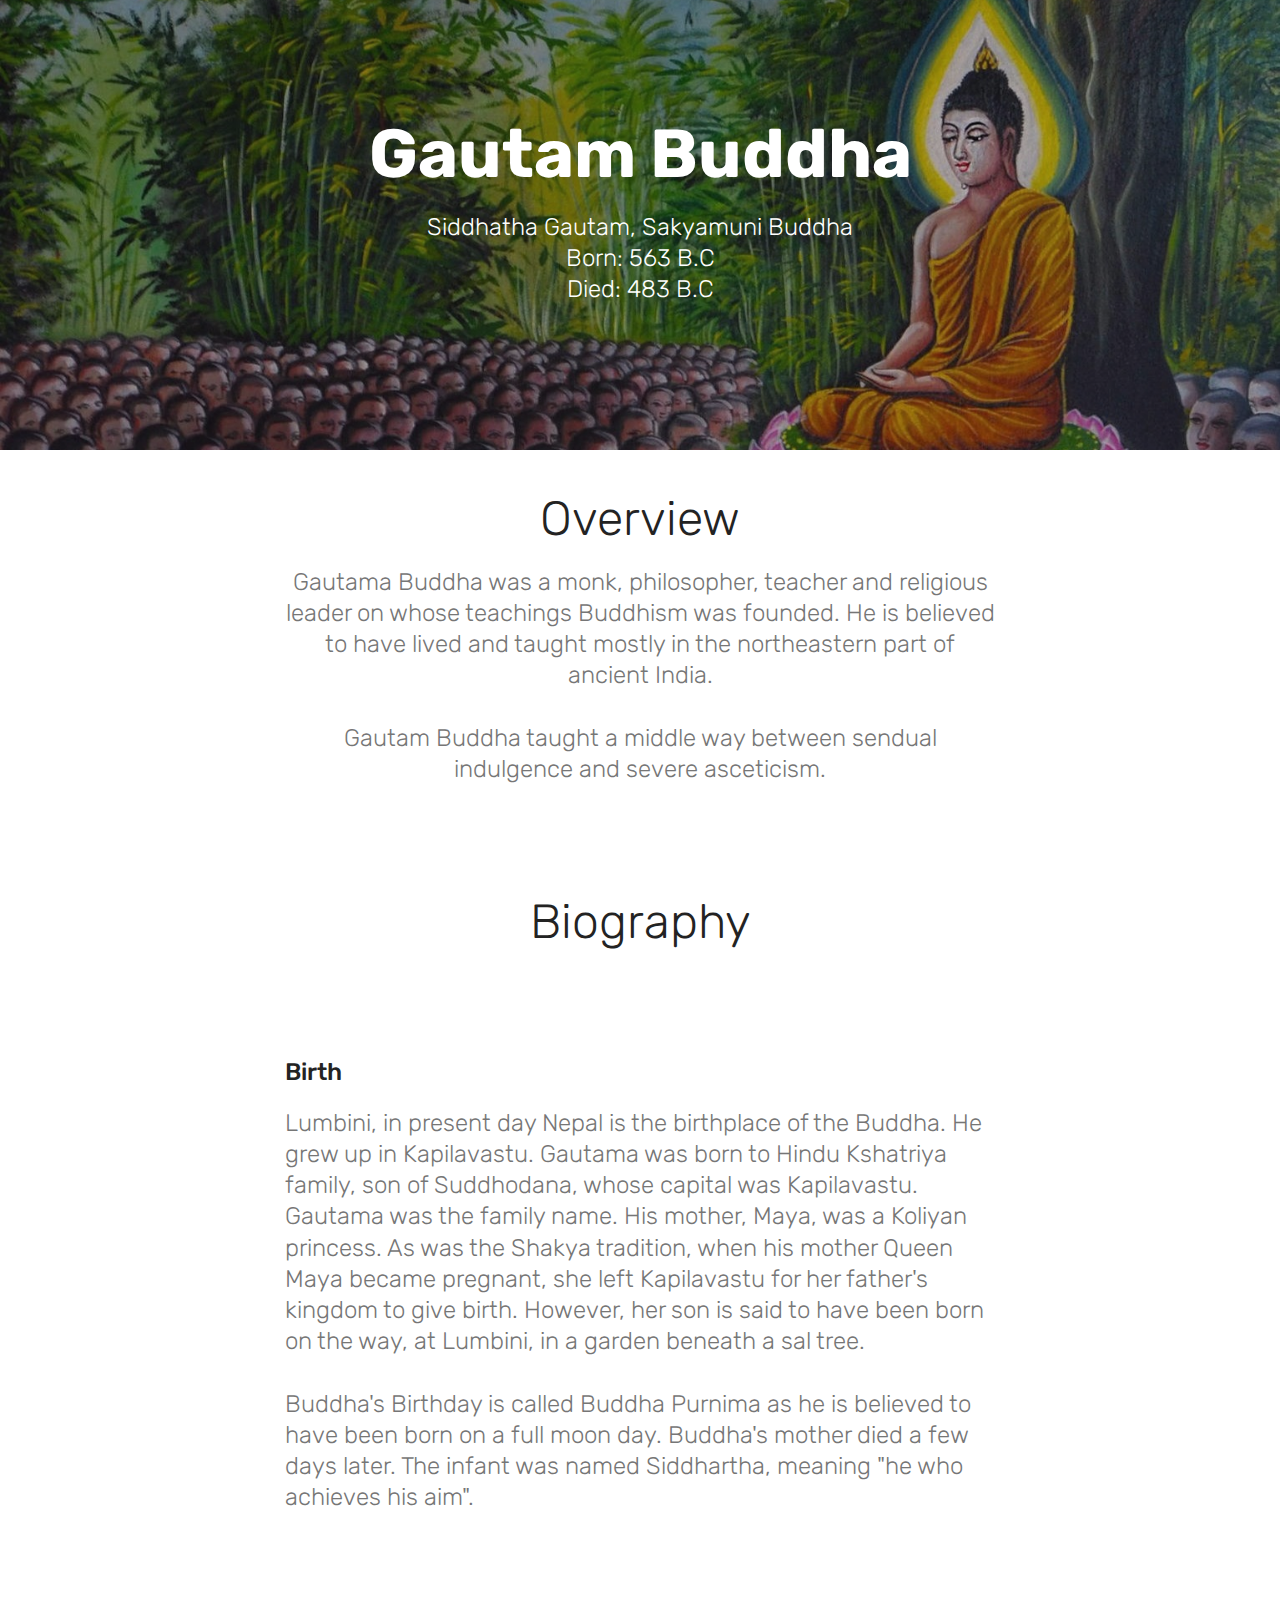
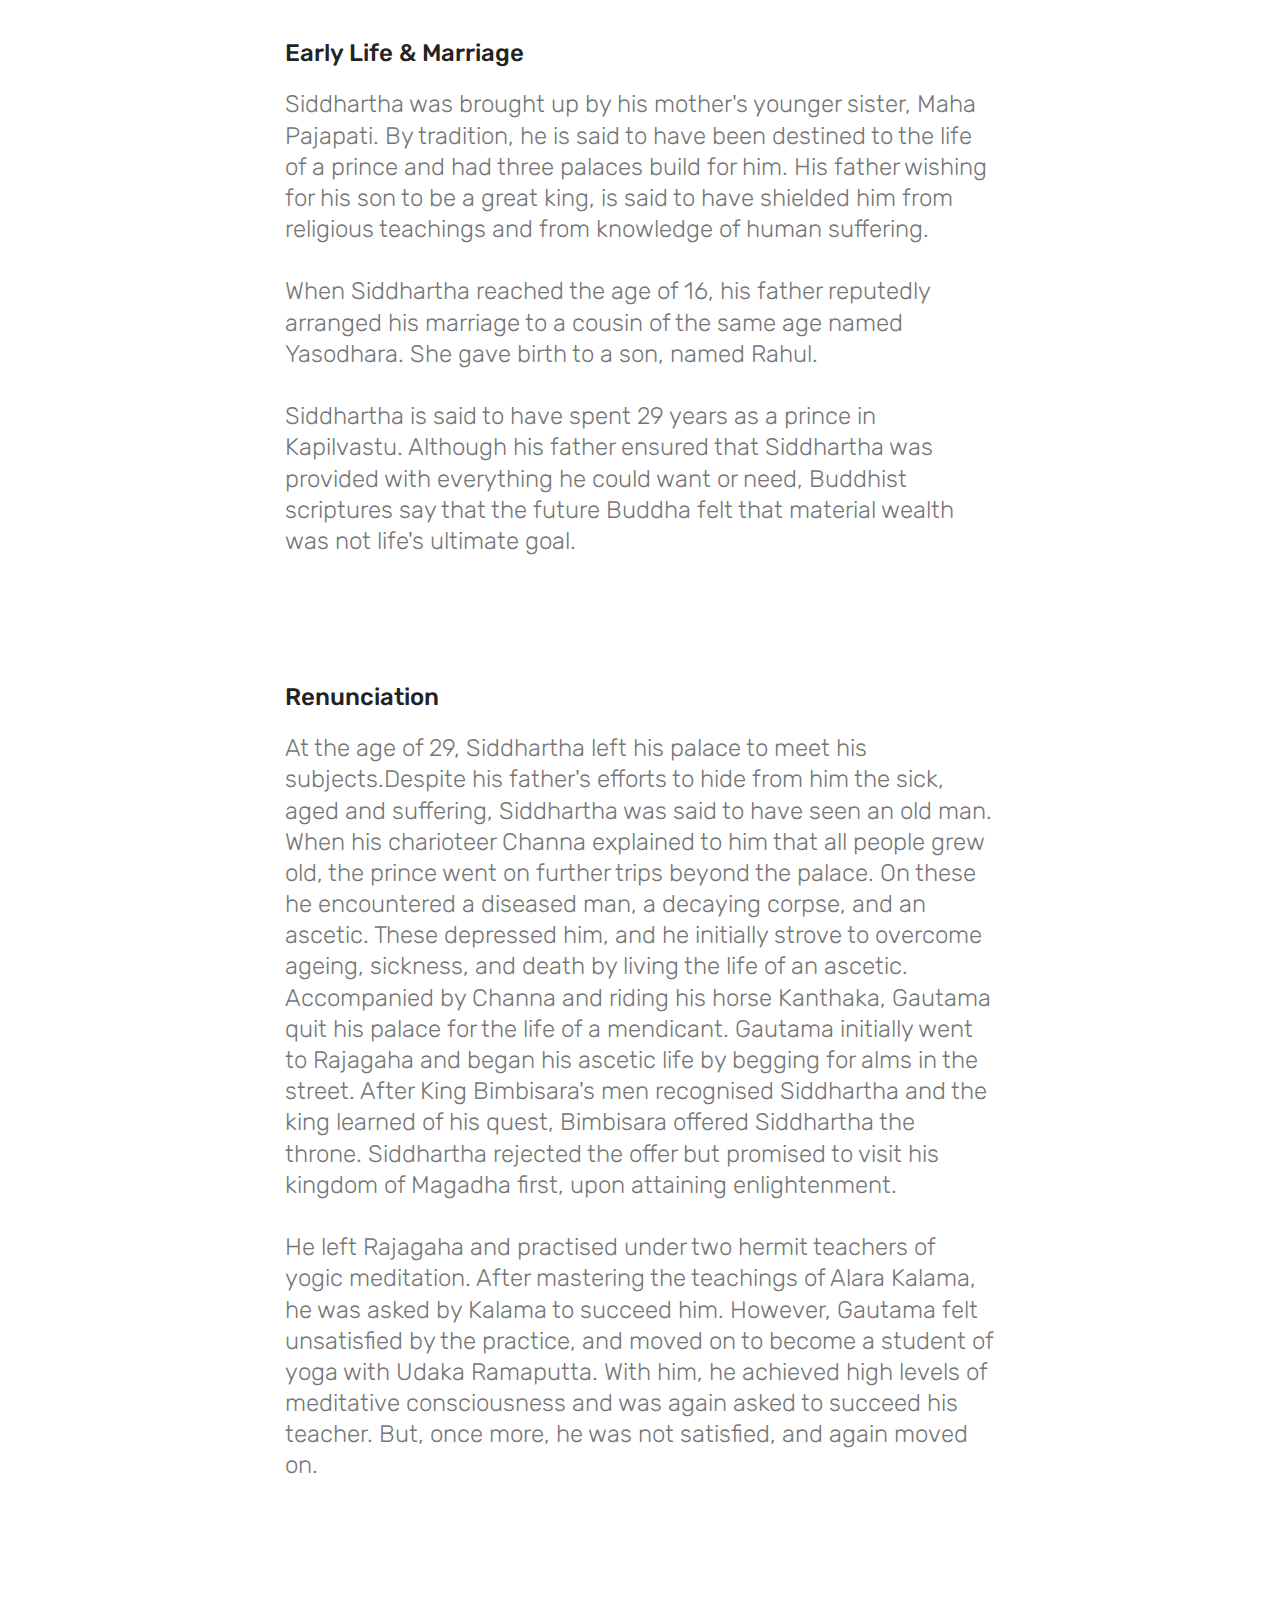
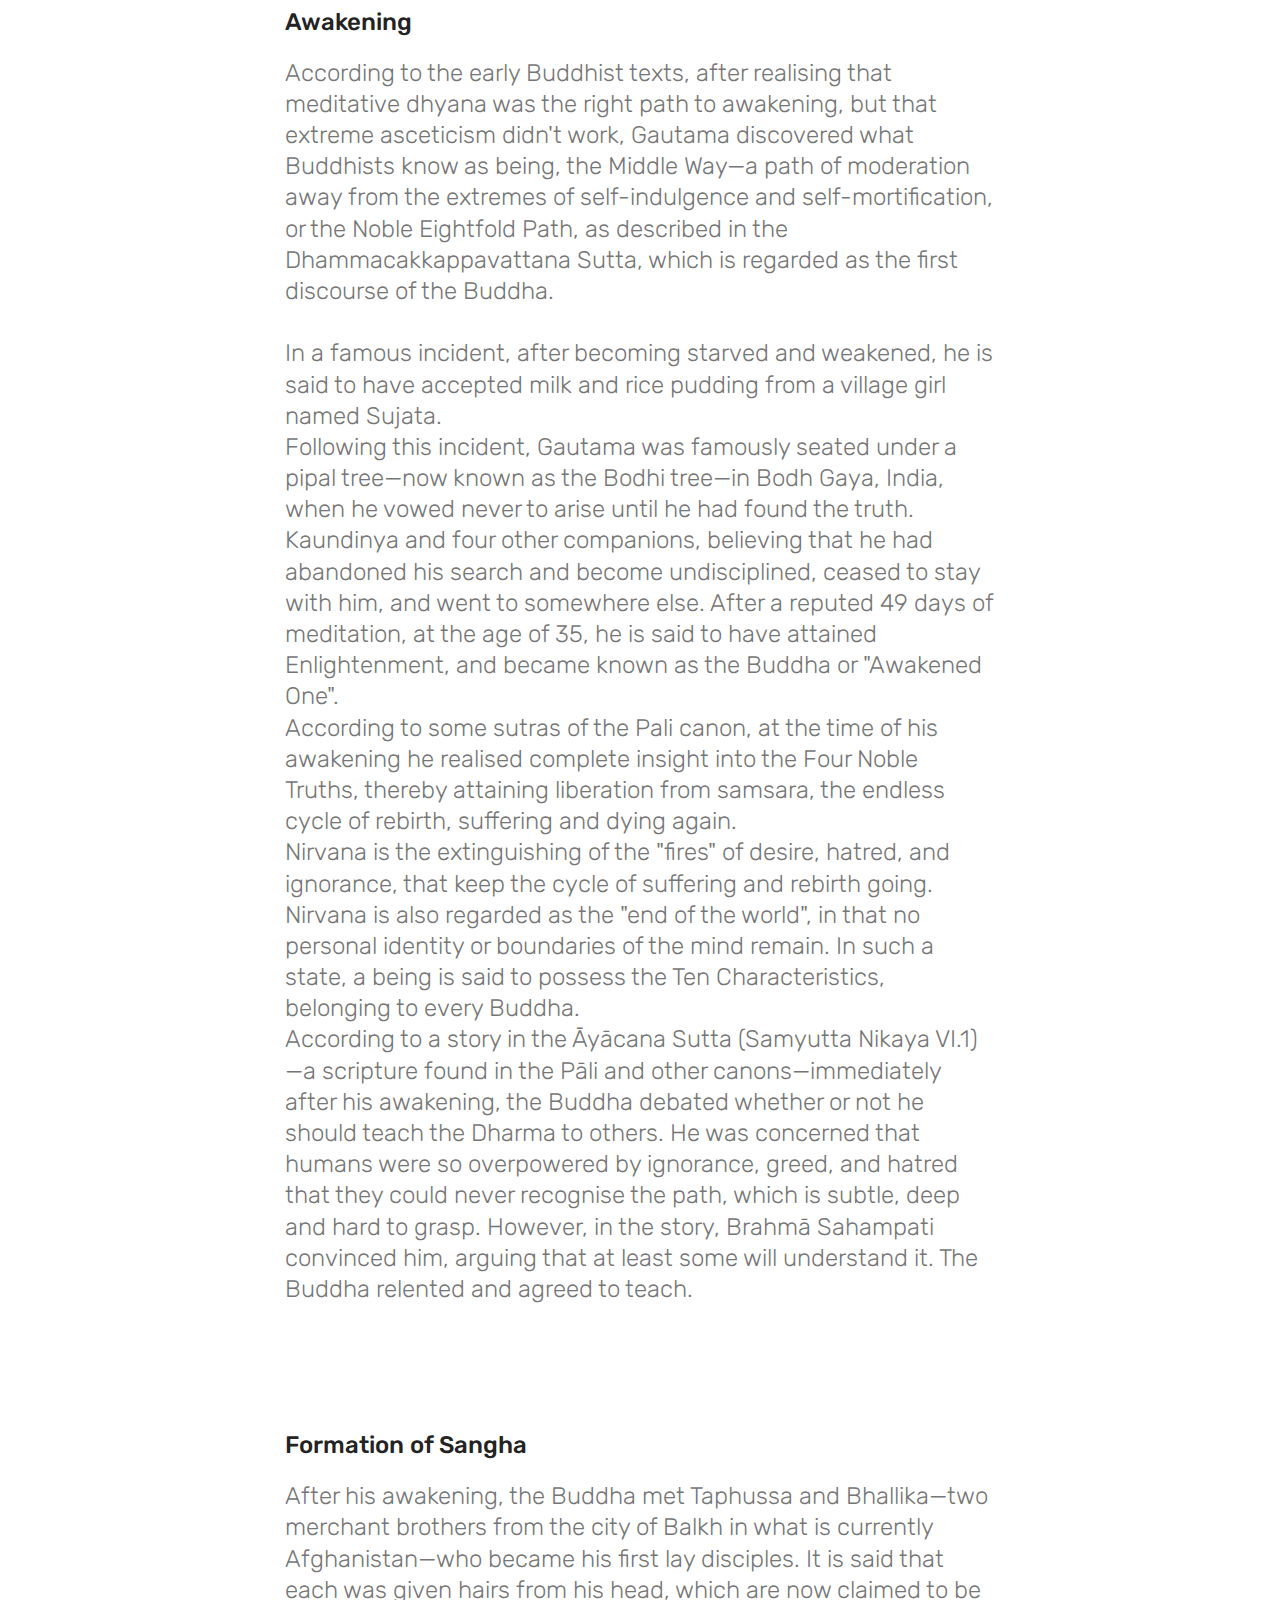
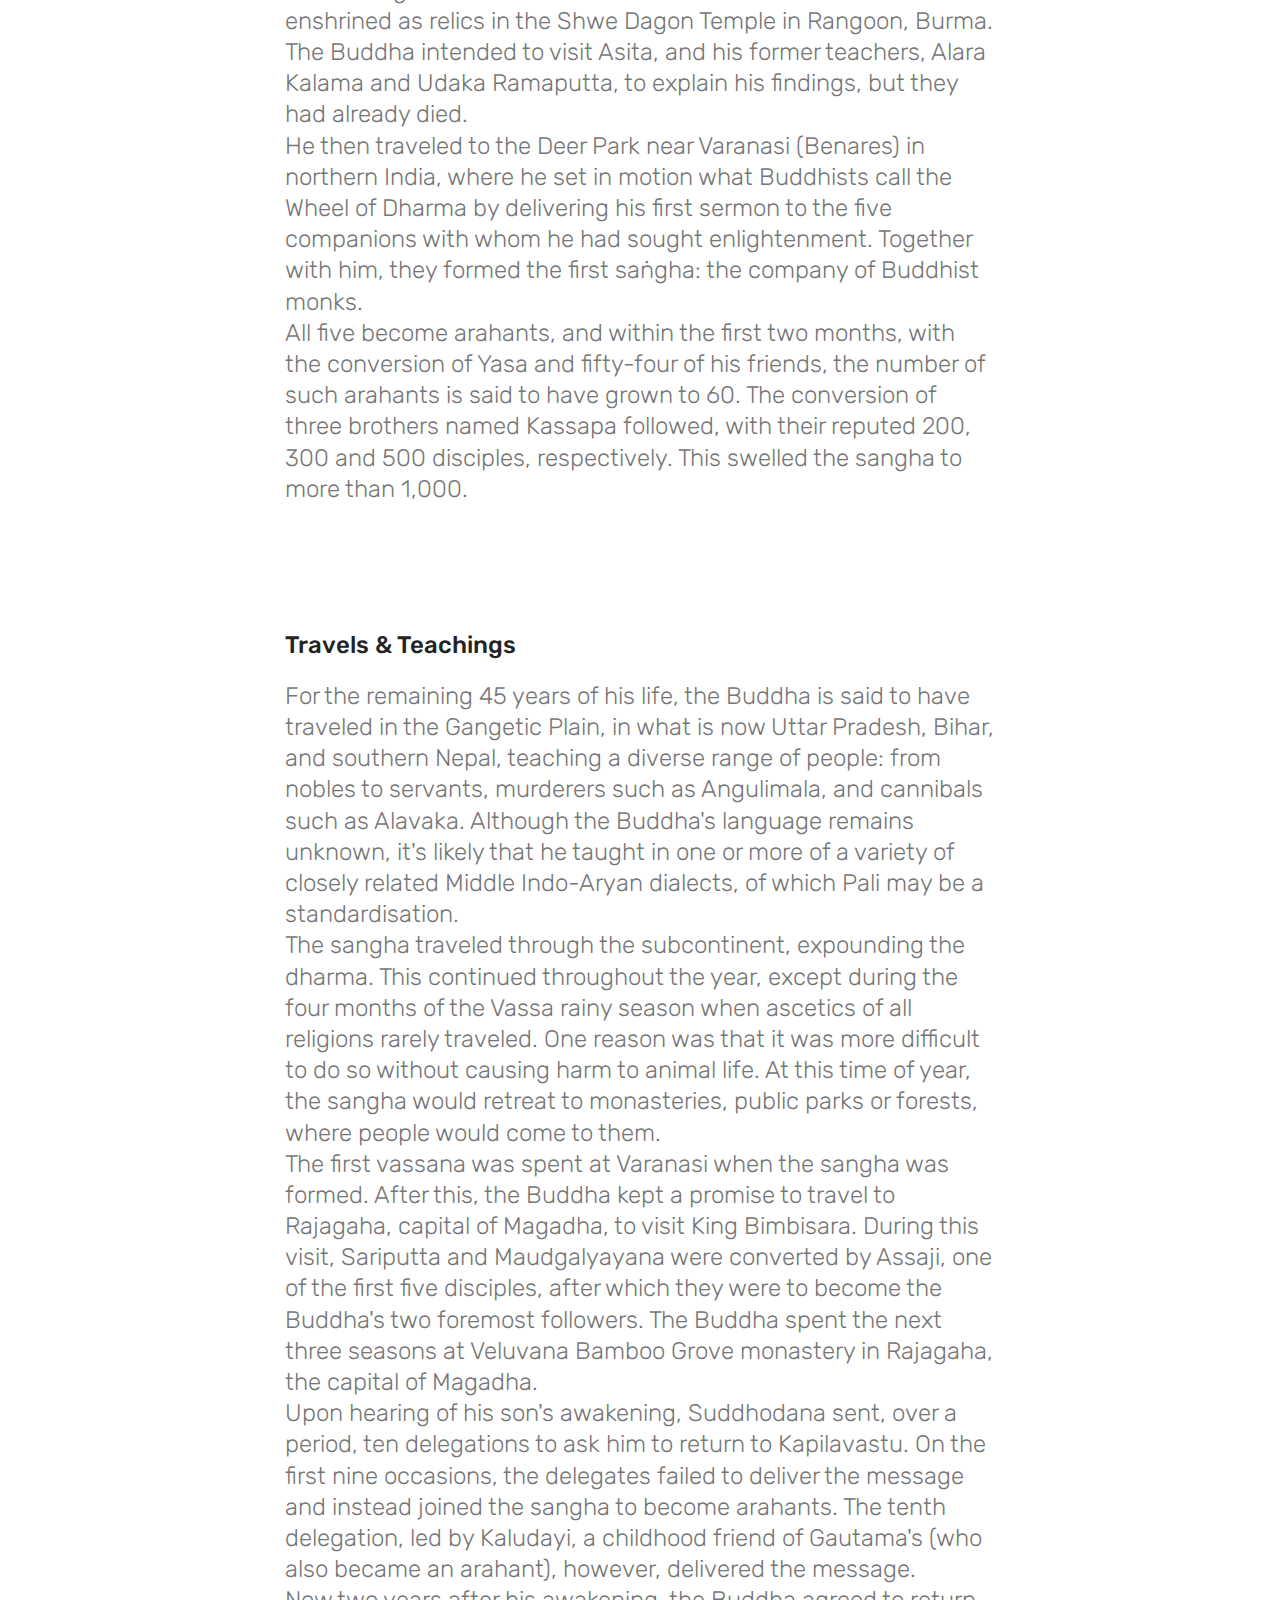
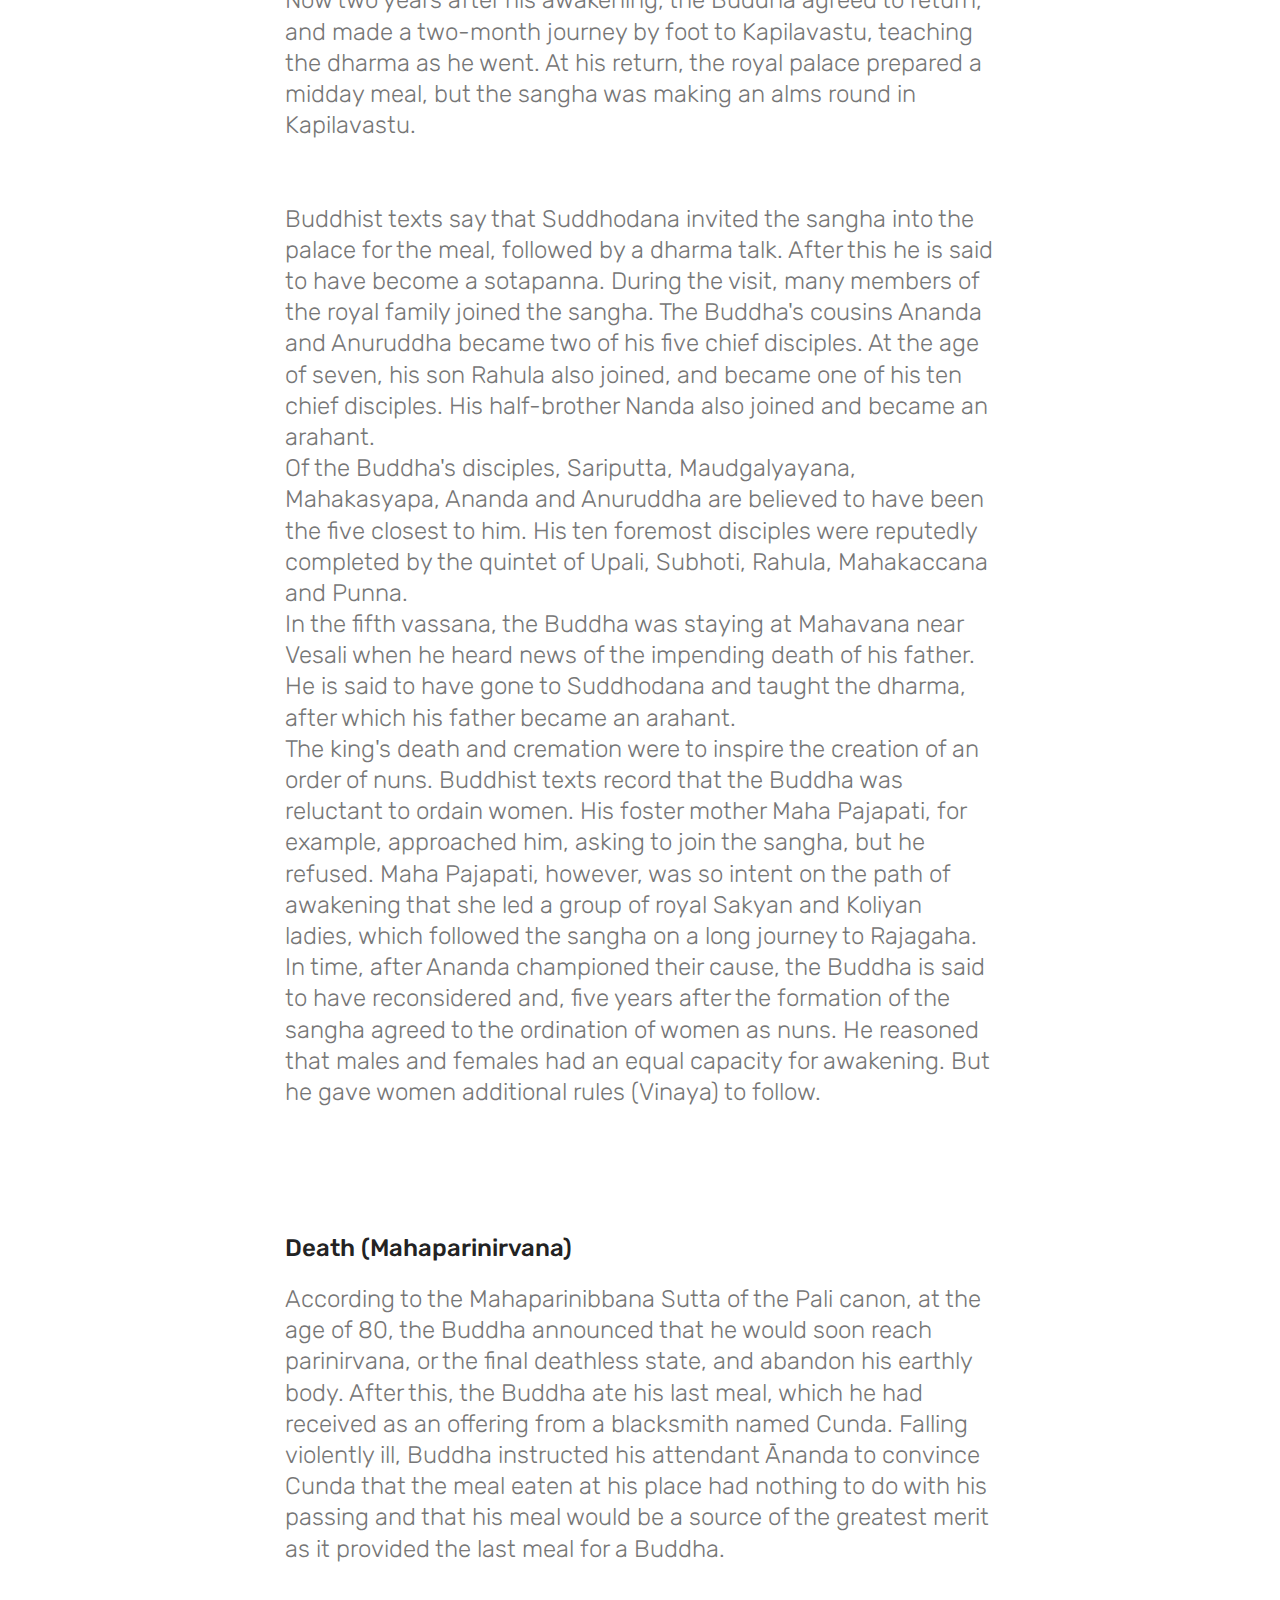
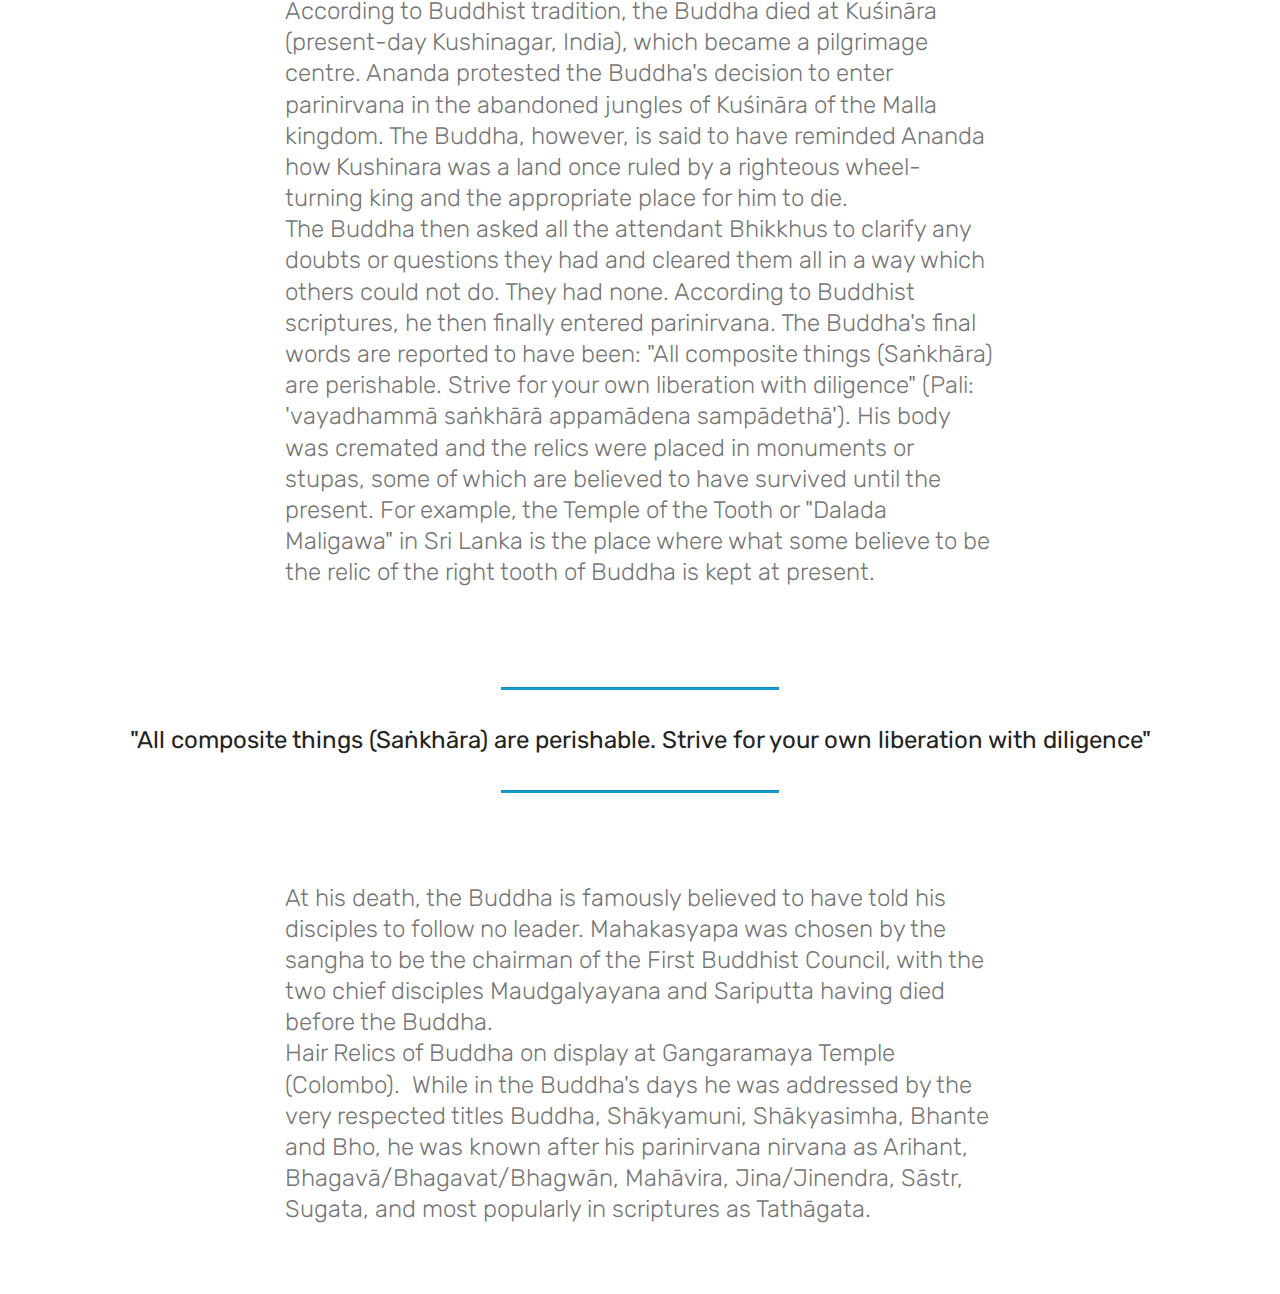
==== commit cf842efc: "create github pages" ====
--- a/page1.html
+++ b/page1.html
@@ -21,7 +21,230 @@
   
 </head>
 <body>
-  
+  <section class="mbr-section content5 cid-rwJQd3v461" id="content5-a">
+
+    
+
+    <div class="mbr-overlay" style="opacity: 0.2; background-color: rgb(35, 35, 35);">
+    </div>
+
+    <div class="container">
+        <div class="media-container-row">
+            <div class="title col-12 col-md-8">
+                <h2 class="align-center mbr-bold mbr-white pb-3 mbr-fonts-style display-1">
+                    Gautam Buddha</h2>
+                <h3 class="mbr-section-subtitle align-center mbr-light mbr-white pb-3 mbr-fonts-style display-5">Siddhatha Gautam, Sakyamuni Buddha<br>Born: 563 B.C<br>Died: 483 B.C</h3>
+                
+                
+            </div>
+        </div>
+    </div>
+</section>
+
+<section class="engine"><a href="https://mobirise.info">Mobirise</a></section><section class="mbr-section content4 cid-rwJTidO6HL" id="content4-b">
+
+    
+
+    <div class="container">
+        <div class="media-container-row">
+            <div class="title col-12 col-md-8">
+                <h2 class="align-center pb-3 mbr-fonts-style display-2">
+                    Overview</h2>
+                <h3 class="mbr-section-subtitle align-center mbr-light mbr-fonts-style display-5">Gautama Buddha was a monk, philosopher, teacher and religious leader on whose teachings Buddhism was founded.
+ He is believed to have lived and taught mostly in the northeastern part of ancient India.<br><br>Gautam Buddha taught a middle way between sendual indulgence and severe asceticism.</h3>
+                
+            </div>
+        </div>
+    </div>
+</section>
+
+<section class="mbr-section content4 cid-rwJTnZH6hd" id="content4-c">
+
+    
+
+    <div class="container">
+        <div class="media-container-row">
+            <div class="title col-12 col-md-8">
+                <h2 class="align-center pb-3 mbr-fonts-style display-2">
+                    Biography</h2>
+                
+                
+            </div>
+        </div>
+    </div>
+</section>
+
+<section class="mbr-section content4 cid-rwJV8wmncs" id="content4-g">
+
+    
+
+    <div class="container">
+        <div class="media-container-row">
+            <div class="title col-12 col-md-8">
+                <h2 class="align-center pb-3 mbr-fonts-style display-5">
+                    Birth</h2>
+                <h3 class="mbr-section-subtitle align-center mbr-light mbr-fonts-style display-5">Lumbini, in present day Nepal is the birthplace of the Buddha. He grew up in Kapilavastu. Gautama was born to Hindu Kshatriya family, son of Suddhodana, whose capital was Kapilavastu. Gautama was the family name. His mother, Maya, was a Koliyan princess. As was the Shakya tradition, when his mother Queen Maya became pregnant, she left Kapilavastu for her father's kingdom to give birth. However, her son is said to have been born on the way, at Lumbini, in a garden beneath a sal tree.<br><br>Buddha's Birthday is called Buddha Purnima as he is believed to have been born on a full moon day. Buddha's mother died a few days later. The infant was named Siddhartha, meaning "he who achieves his aim".&nbsp;</h3>
+                
+            </div>
+        </div>
+    </div>
+</section>
+
+<section class="mbr-section content4 cid-rwJVCCMxr3" id="content4-n">
+
+    
+
+    <div class="container">
+        <div class="media-container-row">
+            <div class="title col-12 col-md-8">
+                <h2 class="align-center pb-3 mbr-fonts-style display-5">
+                    Early Life &amp; Marriage</h2>
+                <h3 class="mbr-section-subtitle align-center mbr-light mbr-fonts-style display-5">
+                    Siddhartha was brought up by his mother's younger sister, Maha Pajapati. By tradition, he is said to have been destined to the life of a prince and had three palaces build for him. His father wishing for his son to be a great king, is said to have shielded him from religious teachings and from knowledge of human suffering.<br><br>When Siddhartha reached the age of 16, his father reputedly arranged his marriage to a cousin of the same age named Yasodhara. She gave birth to a son, named Rahul.&nbsp;<br><br>Siddhartha is said to have spent 29 years as a prince in Kapilvastu. Although his father ensured that Siddhartha was provided with everything he could want or need, Buddhist scriptures say that the future Buddha felt that material wealth was not life's ultimate goal.</h3>
+                
+            </div>
+        </div>
+    </div>
+</section>
+
+<section class="mbr-section content4 cid-rwJVDdi7Ek" id="content4-o">
+
+    
+
+    <div class="container">
+        <div class="media-container-row">
+            <div class="title col-12 col-md-8">
+                <h2 class="align-center pb-3 mbr-fonts-style display-5">
+                    Renunciation</h2>
+                <h3 class="mbr-section-subtitle align-center mbr-light mbr-fonts-style display-5">
+                    At the age of 29, Siddhartha left his palace to meet his subjects.Despite his father's efforts to hide from him the sick, aged and suffering, Siddhartha was said to have seen an old man. When his charioteer Channa explained to him that all people grew old, the prince went on further trips beyond the palace. On these he encountered a diseased man, a decaying corpse, and an ascetic. These depressed him, and he initially strove to overcome ageing, sickness, and death by living the life of an ascetic.<div>
+</div><div>Accompanied by Channa and riding his horse Kanthaka, Gautama quit his palace for the life of a mendicant. Gautama initially went to Rajagaha and began his ascetic life by begging for alms in the street. After King Bimbisara's men recognised Siddhartha and the king learned of his quest, Bimbisara offered Siddhartha the throne. Siddhartha rejected the offer but promised to visit his kingdom of Magadha first, upon attaining enlightenment.</div><br><div>He left Rajagaha and practised under two hermit teachers of yogic meditation. After mastering the teachings of Alara Kalama, he was asked by Kalama to succeed him. However, Gautama felt unsatisfied by the practice, and moved on to become a student of yoga with Udaka Ramaputta. With him, he achieved high levels of meditative consciousness and was again asked to succeed his teacher. But, once more, he was not satisfied, and again moved on.</div></h3>
+                
+            </div>
+        </div>
+    </div>
+</section>
+
+<section class="mbr-section content4 cid-rwJVDxEcd3" id="content4-p">
+
+    
+
+    <div class="container">
+        <div class="media-container-row">
+            <div class="title col-12 col-md-8">
+                <h2 class="align-center pb-3 mbr-fonts-style display-5">
+                    Awakening</h2>
+                <h3 class="mbr-section-subtitle align-center mbr-light mbr-fonts-style display-5">According to the early Buddhist texts, after realising that meditative dhyana was the right path to awakening, but that extreme asceticism didn't work, Gautama discovered what Buddhists know as being, the Middle Way—a path of moderation away from the extremes of self-indulgence and self-mortification, or the Noble Eightfold Path, as described in the Dhammacakkappavattana Sutta, which is regarded as the first discourse of the Buddha. <br><br>In a famous incident, after becoming starved and weakened, he is said to have accepted milk and rice pudding from a village girl named Sujata.&nbsp;<div>
+</div><div><span style="font-size: 1.5rem;">Following this incident, Gautama was famously seated under a pipal tree—now known as the Bodhi tree—in Bodh Gaya, India, when he vowed never to arise until he had found the truth. Kaundinya and four other companions, believing that he had abandoned his search and become undisciplined, ceased to stay with him, and went to somewhere else. After a reputed 49 days of meditation, at the age of 35, he is said to have attained Enlightenment, and became known as the Buddha or "Awakened One".&nbsp;</span><br></div><div>
+</div><div>According to some sutras of the Pali canon, at the time of his awakening he realised complete insight into the Four Noble Truths, thereby attaining liberation from samsara, the endless cycle of rebirth, suffering and dying again.</div><div>
+</div><div>Nirvana is the extinguishing of the "fires" of desire, hatred, and ignorance, that keep the cycle of suffering and rebirth going. Nirvana is also regarded as the "end of the world", in that no personal identity or boundaries of the mind remain. In such a state, a being is said to possess the Ten Characteristics, belonging to every Buddha.</div><div>
+</div><div>According to a story in the Āyācana Sutta (Samyutta Nikaya VI.1)—a scripture found in the Pāli and other canons—immediately after his awakening, the Buddha debated whether or not he should teach the Dharma to others. He was concerned that humans were so overpowered by ignorance, greed, and hatred that they could never recognise the path, which is subtle, deep and hard to grasp. However, in the story, Brahmā Sahampati convinced him, arguing that at least some will understand it. The Buddha relented and agreed to teach.</div></h3>
+                
+            </div>
+        </div>
+    </div>
+</section>
+
+<section class="mbr-section content4 cid-rwJVDPZlyq" id="content4-q">
+
+    
+
+    <div class="container">
+        <div class="media-container-row">
+            <div class="title col-12 col-md-8">
+                <h2 class="align-center pb-3 mbr-fonts-style display-5">
+                    Formation of Sangha</h2>
+                <h3 class="mbr-section-subtitle align-center mbr-light mbr-fonts-style display-5">After his awakening, the Buddha met Taphussa and Bhallika—two merchant brothers from the city of Balkh in what is currently Afghanistan—who became his first lay disciples. It is said that each was given hairs from his head, which are now claimed to be enshrined as relics in the Shwe Dagon Temple in Rangoon, Burma. The Buddha intended to visit Asita, and his former teachers, Alara Kalama and Udaka Ramaputta, to explain his findings, but they had already died.
+<div>
+</div><div>He then traveled to the Deer Park near Varanasi (Benares) in northern India, where he set in motion what Buddhists call the Wheel of Dharma by delivering his first sermon to the five companions with whom he had sought enlightenment. Together with him, they formed the first saṅgha: the company of Buddhist monks.
+</div><div>
+</div><div>All five become arahants, and within the first two months, with the conversion of Yasa and fifty-four of his friends, the number of such arahants is said to have grown to 60. The conversion of three brothers named Kassapa followed, with their reputed 200, 300 and 500 disciples, respectively. This swelled the sangha to more than 1,000.</div></h3>
+                
+            </div>
+        </div>
+    </div>
+</section>
+
+<section class="mbr-section content4 cid-rwJVE6Vh5r" id="content4-r">
+
+    
+
+    <div class="container">
+        <div class="media-container-row">
+            <div class="title col-12 col-md-8">
+                <h2 class="align-center pb-3 mbr-fonts-style display-5">
+                    Travels &amp; Teachings</h2>
+                <h3 class="mbr-section-subtitle align-center mbr-light mbr-fonts-style display-5">For the remaining 45 years of his life, the Buddha is said to have traveled in the Gangetic Plain, in what is now Uttar Pradesh, Bihar, and southern Nepal, teaching a diverse range of people: from nobles to servants, murderers such as Angulimala, and cannibals such as Alavaka. Although the Buddha's language remains unknown, it's likely that he taught in one or more of a variety of closely related Middle Indo-Aryan dialects, of which Pali may be a standardisation.
+<div>
+</div><div>The sangha traveled through the subcontinent, expounding the dharma. This continued throughout the year, except during the four months of the Vassa rainy season when ascetics of all religions rarely traveled. One reason was that it was more difficult to do so without causing harm to animal life. At this time of year, the sangha would retreat to monasteries, public parks or forests, where people would come to them.
+</div><div>
+</div><div>
+<span style="font-size: 1.5rem;">The first vassana was spent at Varanasi when the sangha was formed. After this, the Buddha kept a promise to travel to Rajagaha, capital of Magadha, to visit King Bimbisara. During this visit, Sariputta and Maudgalyayana were converted by Assaji, one of the first five disciples, after which they were to become the Buddha's two foremost followers. The Buddha spent the next three seasons at Veluvana Bamboo Grove monastery in Rajagaha, the capital of Magadha.&nbsp;</span></div><div>
+</div><div>Upon hearing of his son's awakening, Suddhodana sent, over a period, ten delegations to ask him to return to Kapilavastu. On the first nine occasions, the delegates failed to deliver the message and instead joined the sangha to become arahants. The tenth delegation, led by Kaludayi, a childhood friend of Gautama's (who also became an arahant), however, delivered the message.
+</div><div>
+</div><div>Now two years after his awakening, the Buddha agreed to return, and made a two-month journey by foot to Kapilavastu, teaching the dharma as he went. At his return, the royal palace prepared a midday meal, but the sangha was making an alms round in Kapilavastu.&nbsp;</div><br><br><div>Buddhist texts say that Suddhodana invited the sangha into the palace for the meal, followed by a dharma talk. After this he is said to have become a sotapanna. During the visit, many members of the royal family joined the sangha. The Buddha's cousins Ananda and Anuruddha became two of his five chief disciples. At the age of seven, his son Rahula also joined, and became one of his ten chief disciples. His half-brother Nanda also joined and became an arahant.
+</div><div>
+</div><div>Of the Buddha's disciples, Sariputta, Maudgalyayana, Mahakasyapa, Ananda and Anuruddha are believed to have been the five closest to him. His ten foremost disciples were reputedly completed by the quintet of Upali, Subhoti, Rahula, Mahakaccana and Punna.
+</div><div>
+</div><div>In the fifth vassana, the Buddha was staying at Mahavana near Vesali when he heard news of the impending death of his father. He is said to have gone to Suddhodana and taught the dharma, after which his father became an arahant.
+</div><div>
+</div><div>The king's death and cremation were to inspire the creation of an order of nuns. Buddhist texts record that the Buddha was reluctant to ordain women. His foster mother Maha Pajapati, for example, approached him, asking to join the sangha, but he refused. Maha Pajapati, however, was so intent on the path of awakening that she led a group of royal Sakyan and Koliyan ladies, which followed the sangha on a long journey to Rajagaha. In time, after Ananda championed their cause, the Buddha is said to have reconsidered and, five years after the formation of the sangha agreed to the ordination of women as nuns. He reasoned that males and females had an equal capacity for awakening. But he gave women additional rules (Vinaya) to follow.</div></h3>
+                
+            </div>
+        </div>
+    </div>
+</section>
+
+<section class="mbr-section content4 cid-rwJVEr2dN5" id="content4-s">
+
+    
+
+    <div class="container">
+        <div class="media-container-row">
+            <div class="title col-12 col-md-8">
+                <h2 class="align-center pb-3 mbr-fonts-style display-5">
+                    Death (Mahaparinirvana)</h2>
+                <h3 class="mbr-section-subtitle align-center mbr-light mbr-fonts-style display-5">According to the Mahaparinibbana Sutta of the Pali canon, at the age of 80, the Buddha announced that he would soon reach parinirvana, or the final deathless state, and abandon his earthly body. After this, the Buddha ate his last meal, which he had received as an offering from a blacksmith named Cunda. Falling violently ill, Buddha instructed his attendant Ānanda to convince Cunda that the meal eaten at his place had nothing to do with his passing and that his meal would be a source of the greatest merit as it provided the last meal for a Buddha.<br><br>According to Buddhist tradition, the Buddha died at Kuśināra (present-day Kushinagar, India), which became a pilgrimage centre. Ananda protested the Buddha's decision to enter parinirvana in the abandoned jungles of Kuśināra of the Malla kingdom. The Buddha, however, is said to have reminded Ananda how Kushinara was a land once ruled by a righteous wheel-turning king and the appropriate place for him to die.<div>
+</div><div>The Buddha then asked all the attendant Bhikkhus to clarify any doubts or questions they had and cleared them all in a way which others could not do. They had none. According to Buddhist scriptures, he then finally entered parinirvana. The Buddha's final words are reported to have been: "All composite things (Saṅkhāra) are perishable. Strive for your own liberation with diligence" (Pali: 'vayadhammā saṅkhārā appamādena sampādethā'). His body was cremated and the relics were placed in monuments or stupas, some of which are believed to have survived until the present. For example, the Temple of the Tooth or "Dalada Maligawa" in Sri Lanka is the place where what some believe to be the relic of the right tooth of Buddha is kept at present.</div></h3>
+                
+            </div>
+        </div>
+    </div>
+</section>
+
+<section class="mbr-section article content9 cid-rwK3BhFemH" id="content9-t">
+    
+     
+
+    <div class="container">
+        <div class="inner-container" style="width: 100%;">
+            <hr class="line" style="width: 25%;">
+            <div class="section-text align-center mbr-fonts-style display-5">"All composite things (Saṅkhāra) are perishable. Strive for your own liberation with diligence"</div>
+            <hr class="line" style="width: 25%;">
+        </div>
+        </div>
+</section>
+
+<section class="mbr-section content4 cid-rwK3FiOMgA" id="content4-u">
+
+    
+
+    <div class="container">
+        <div class="media-container-row">
+            <div class="title col-12 col-md-8">
+                
+                <h3 class="mbr-section-subtitle align-center mbr-light mbr-fonts-style display-5">At his death, the Buddha is famously believed to have told his disciples to follow no leader. Mahakasyapa was chosen by the sangha to be the chairman of the First Buddhist Council, with the two chief disciples Maudgalyayana and Sariputta having died before the Buddha.
+<div>
+</div><div>
+</div><div>Hair Relics of Buddha on display at Gangaramaya Temple (Colombo).
+&nbsp;<span style="font-size: 1.5rem;">While in the Buddha's days he was addressed by the very respected titles Buddha, Shākyamuni, Shākyasimha, Bhante and Bho, he was known after his parinirvana nirvana as Arihant, Bhagavā/Bhagavat/Bhagwān, Mahāvira, Jina/Jinendra, Sāstr, Sugata, and most popularly in scriptures as Tathāgata.</span></div></h3>
+                
+            </div>
+        </div>
+    </div>
+</section>
+
+
   <script src="assets/web/assets/jquery/jquery.min.js"></script>
   <script src="assets/popper/popper.min.js"></script>
   <script src="assets/tether/tether.min.js"></script>
--- a/assets/mobirise/css/mbr-additional.css
+++ b/assets/mobirise/css/mbr-additional.css
@@ -1538,3 +1538,187 @@
 .cid-rwJuzETBSD .media-container-row .row-copirayt p {
   width: 100%;
 }
+.cid-rwJQd3v461 {
+  padding-top: 120px;
+  padding-bottom: 120px;
+  background-image: url("../../../assets/images/mbr-3-1920x1640.jpeg");
+}
+.cid-rwJTidO6HL {
+  padding-top: 45px;
+  padding-bottom: 45px;
+  background-color: #ffffff;
+}
+.cid-rwJTidO6HL .mbr-section-subtitle {
+  color: #767676;
+}
+.cid-rwJTnZH6hd {
+  padding-top: 60px;
+  padding-bottom: 30px;
+  background-color: #ffffff;
+}
+.cid-rwJTnZH6hd .mbr-section-subtitle {
+  color: #767676;
+}
+.cid-rwJV8wmncs {
+  padding-top: 60px;
+  padding-bottom: 60px;
+  background-color: #ffffff;
+}
+.cid-rwJV8wmncs .mbr-section-subtitle {
+  color: #767676;
+  text-align: left;
+}
+.cid-rwJV8wmncs H2 {
+  text-align: left;
+}
+.cid-rwJVCCMxr3 {
+  padding-top: 60px;
+  padding-bottom: 60px;
+  background-color: #ffffff;
+}
+.cid-rwJVCCMxr3 .mbr-section-subtitle {
+  color: #767676;
+  text-align: left;
+}
+.cid-rwJVCCMxr3 H2 {
+  text-align: left;
+}
+.cid-rwJVDdi7Ek {
+  padding-top: 60px;
+  padding-bottom: 60px;
+  background-color: #ffffff;
+}
+.cid-rwJVDdi7Ek .mbr-section-subtitle {
+  color: #767676;
+  text-align: left;
+}
+.cid-rwJVDdi7Ek H2 {
+  text-align: left;
+}
+.cid-rwJVDxEcd3 {
+  padding-top: 60px;
+  padding-bottom: 60px;
+  background-color: #ffffff;
+}
+.cid-rwJVDxEcd3 .mbr-section-subtitle {
+  color: #767676;
+  text-align: left;
+}
+.cid-rwJVDxEcd3 H2 {
+  text-align: left;
+}
+.cid-rwJVDPZlyq {
+  padding-top: 60px;
+  padding-bottom: 60px;
+  background-color: #ffffff;
+}
+.cid-rwJVDPZlyq .mbr-section-subtitle {
+  color: #767676;
+  text-align: left;
+}
+.cid-rwJVDPZlyq H2 {
+  text-align: left;
+}
+.cid-rwJVE6Vh5r {
+  padding-top: 60px;
+  padding-bottom: 60px;
+  background-color: #ffffff;
+}
+.cid-rwJVE6Vh5r .mbr-section-subtitle {
+  color: #767676;
+  text-align: left;
+}
+.cid-rwJVE6Vh5r H2 {
+  text-align: left;
+}
+.cid-rwJVEr2dN5 {
+  padding-top: 60px;
+  padding-bottom: 60px;
+  background-color: #ffffff;
+}
+.cid-rwJVEr2dN5 .mbr-section-subtitle {
+  color: #767676;
+  text-align: left;
+}
+.cid-rwJVEr2dN5 H2 {
+  text-align: left;
+}
+.cid-rwK3BhFemH {
+  padding-top: 30px;
+  padding-bottom: 30px;
+  background-color: #ffffff;
+}
+.cid-rwK3BhFemH .line {
+  background-color: #149dcc;
+  color: #149dcc;
+  align: center;
+  height: 2px;
+  margin: 0 auto;
+}
+.cid-rwK3BhFemH .section-text {
+  padding: 2rem 0;
+}
+.cid-rwK3BhFemH .inner-container {
+  margin: 0 auto;
+}
+@media (max-width: 768px) {
+  .cid-rwK3BhFemH .inner-container {
+    width: 100% !important;
+  }
+}
+.cid-rwK3FiOMgA {
+  padding-top: 60px;
+  padding-bottom: 60px;
+  background-color: #ffffff;
+}
+.cid-rwK3FiOMgA .mbr-section-subtitle {
+  color: #767676;
+  text-align: left;
+}
+.cid-rwK3FiOMgA H2 {
+  text-align: left;
+}
+.cid-rwJPjtctHU {
+  padding-top: 90px;
+  padding-bottom: 90px;
+  background-color: #ffffff;
+}
+.cid-rwJPjtctHU h2 {
+  margin-bottom: 0;
+}
+.cid-rwJPjtctHU h4 {
+  font-weight: 500;
+  margin-bottom: 0;
+  width: 80%;
+}
+.cid-rwJPjtctHU p {
+  color: #767676;
+  margin-bottom: 0;
+}
+.cid-rwJPjtctHU .card-wrapper {
+  border-top: 1px solid #efefef;
+  background-color: #ffffff;
+  position: relative;
+  justify-content: unset;
+}
+.cid-rwJPjtctHU .card-wrapper .card-box {
+  padding: 2rem 1rem;
+  width: 100%;
+}
+.cid-rwJPjtctHU .card-wrapper .card-box .top-line {
+  display: flex;
+  justify-content: space-between;
+  align-items: center;
+}
+.cid-rwJPjtctHU .card-wrapper .card-box .bottom-line {
+  width: 70%;
+}
+@media (max-width: 767px) {
+  .cid-rwJPjtctHU .card-wrapper .card-box .bottom-line {
+    width: 100%;
+  }
+  .cid-rwJPjtctHU .card-wrapper .card-box .bottom-line p {
+    text-align: center;
+    margin: 1rem 0 0 0;
+  }
+}
